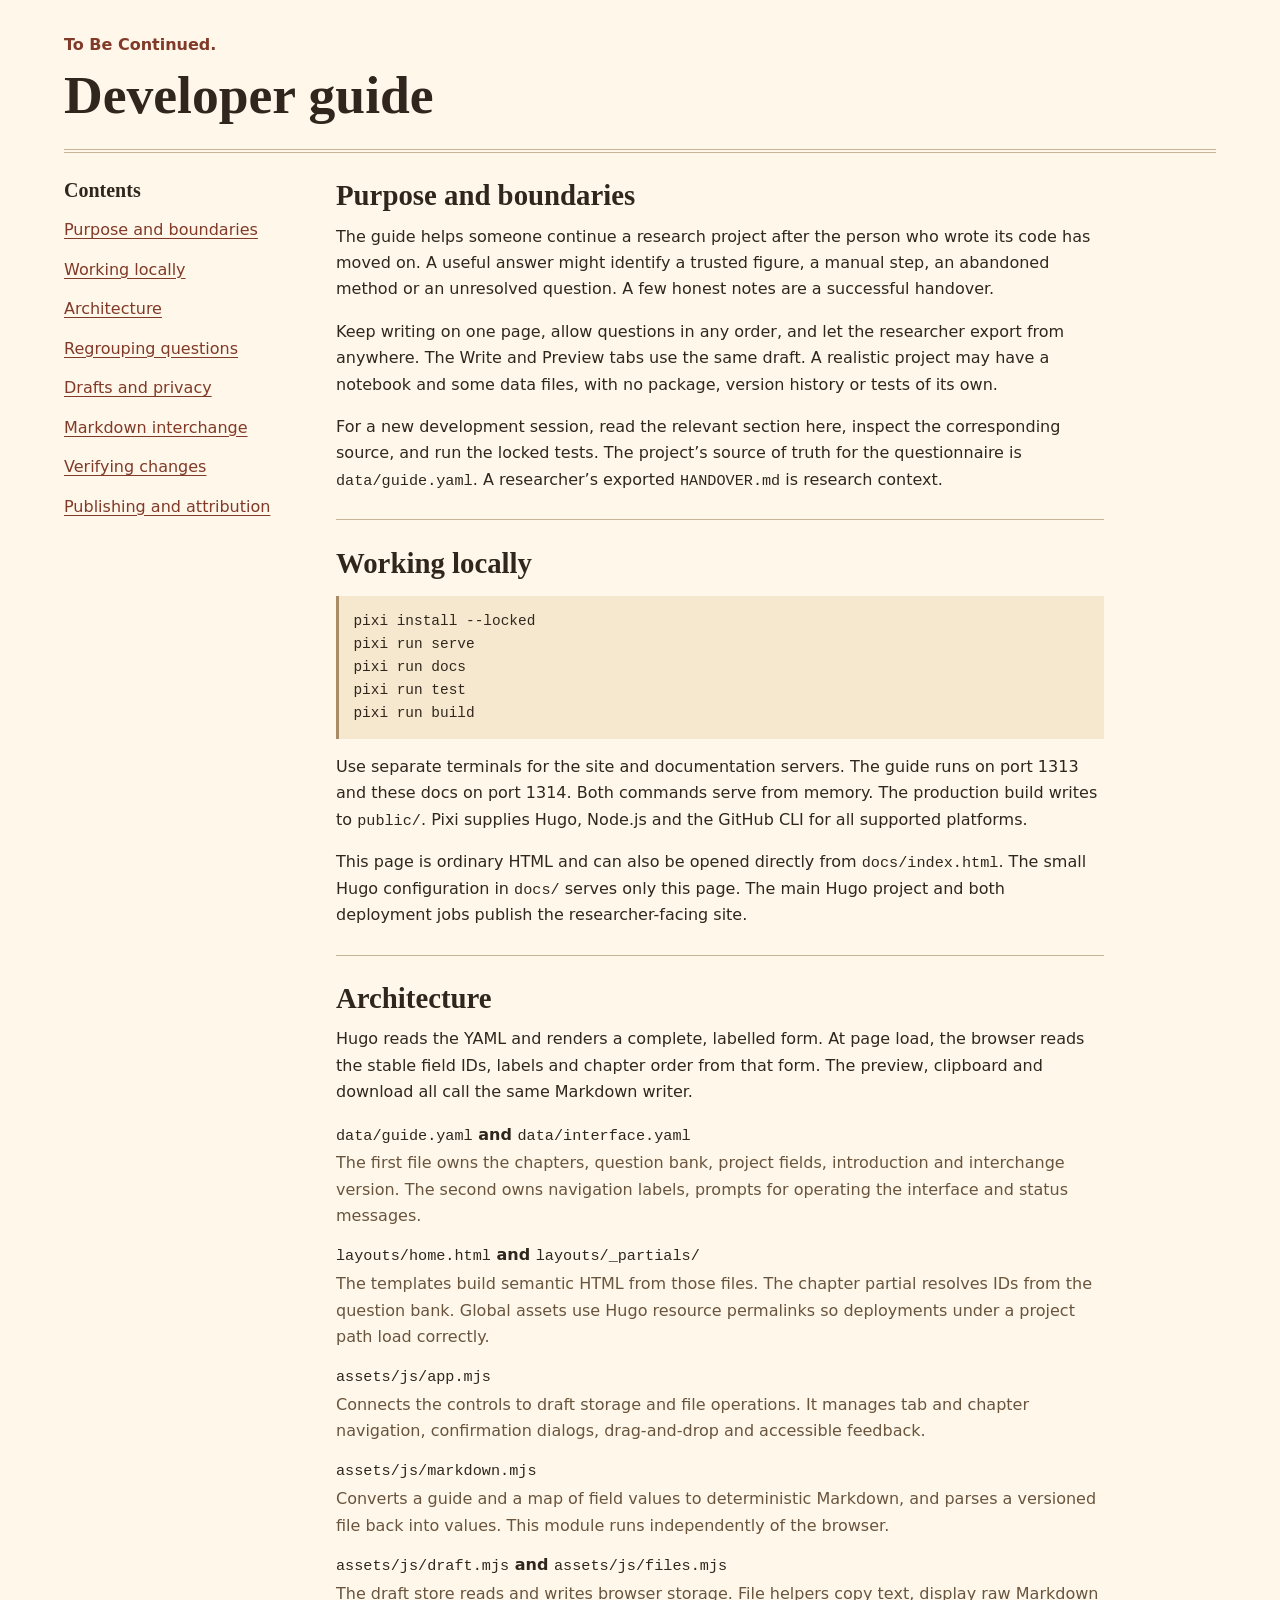
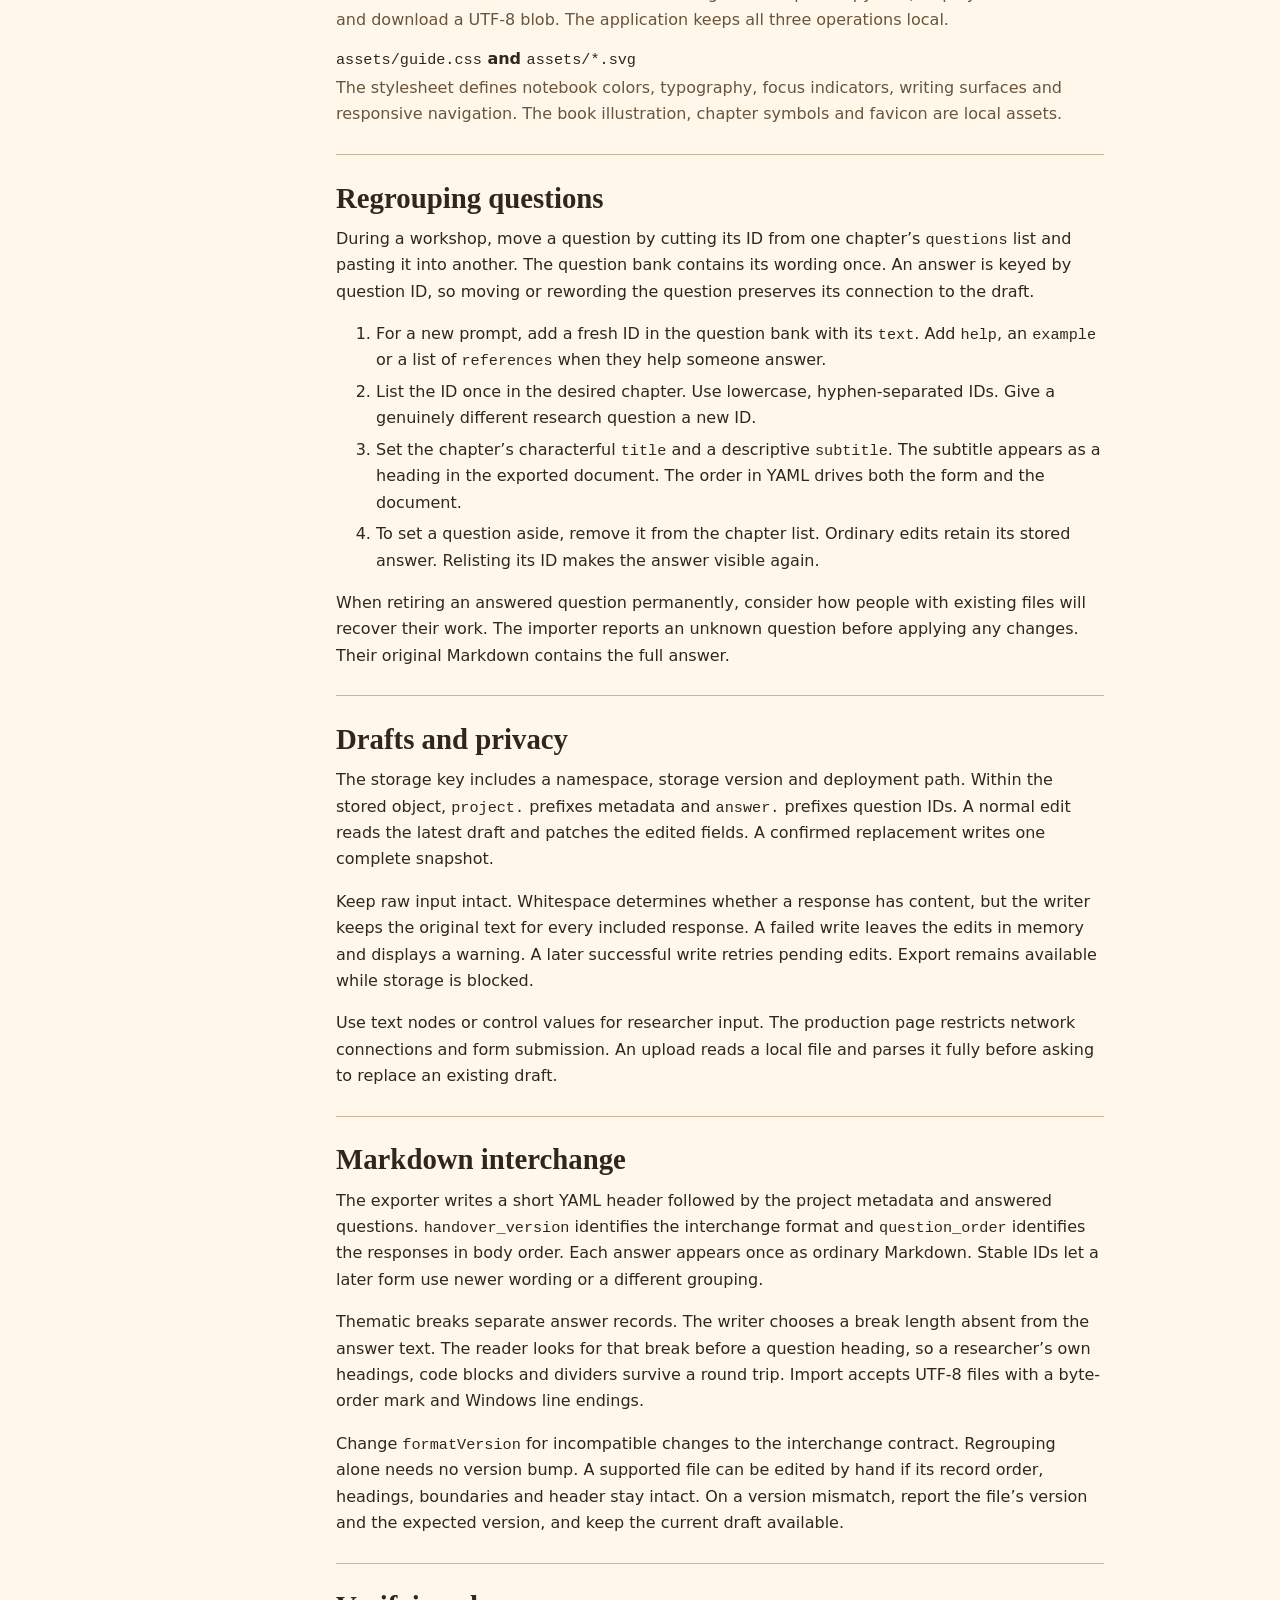
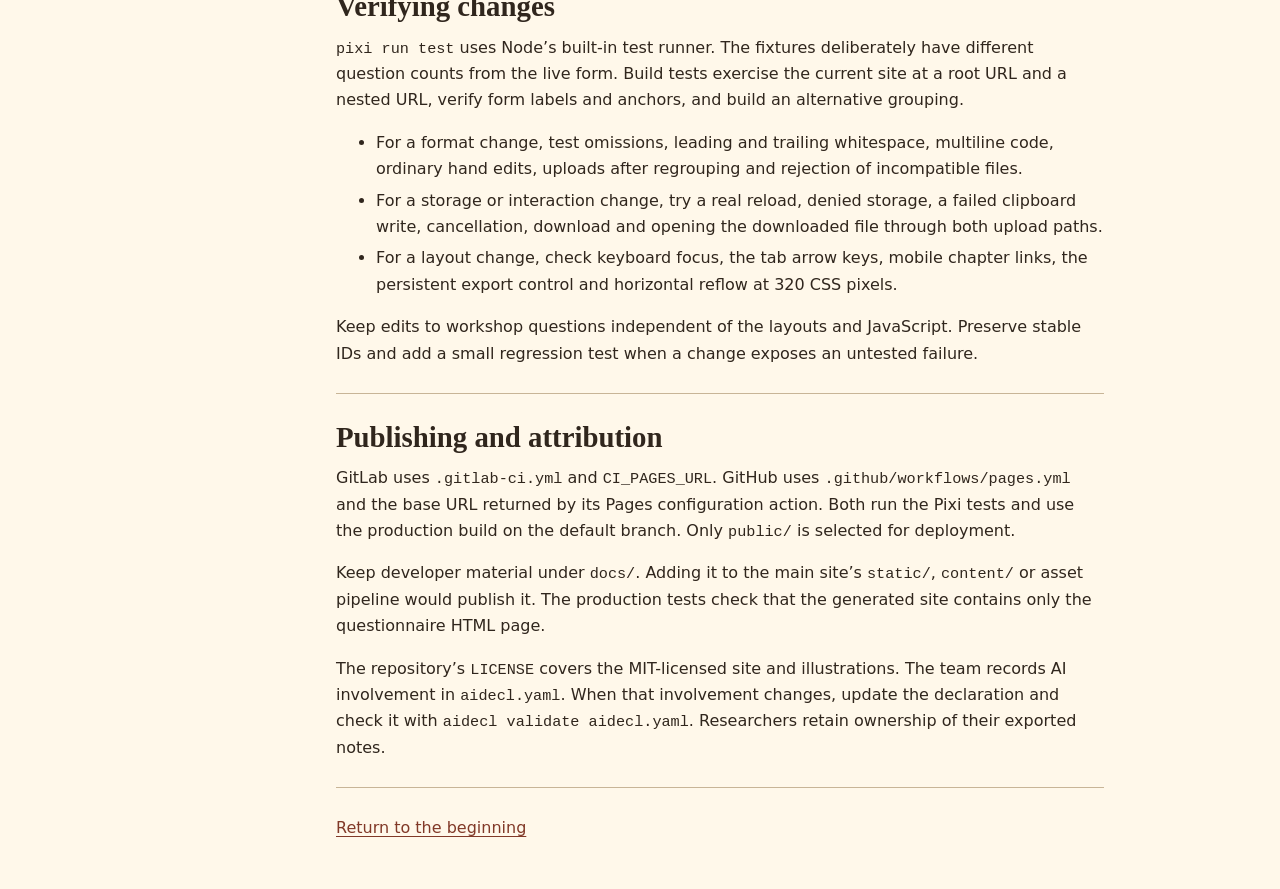
==== docs/index.html @ eead895d "Build the To Be Continued research code handover guide" ====
<!doctype html>
<html lang="en">
<head>
  <meta charset="utf-8">
  <meta name="viewport" content="width=device-width, initial-scale=1">
  <title>Developer guide · To Be Continued.</title>
  <style>
    :root { color-scheme: light; --ink: #30261d; --muted: #69543d; --line: #c8b597; --brick: #813928; }
    * { box-sizing: border-box; }
    html { scroll-padding-top: 1rem; }
    body { margin: 0; background: #fff8ea; color: var(--ink); font: 1rem/1.65 system-ui, sans-serif; }
    header, main { width: min(72rem, 92%); margin-inline: auto; }
    header { padding: 2rem 0 1.35rem; border-bottom: 4px double var(--line); }
    header p { margin: 0; color: var(--brick); font-weight: 600; }
    h1, h2, h3 { font-family: Georgia, serif; line-height: 1.18; }
    h1 { margin: .35rem 0 0; font-size: clamp(2.2rem, 5vw, 3.35rem); }
    h2 { font-size: 1.8rem; margin: 0; }
    h3 { margin-bottom: .2rem; font-size: 1.25rem; }
    main { display: grid; grid-template-columns: 13rem minmax(0, 1fr); gap: clamp(1.5rem, 5vw, 5rem); padding: 1.65rem 0 3rem; }
    article { max-width: 48rem; min-width: 0; }
    section { border-bottom: 1px solid var(--line); margin-bottom: 1.65rem; padding-bottom: .65rem; }
    nav { align-self: start; position: sticky; top: 1rem; }
    nav h2 { font-size: 1.25rem; }
    nav ul { list-style: none; padding: 0; }
    nav a { display: inline-block; padding-block: .25rem; }
    a { color: var(--brick); text-underline-offset: .2em; }
    :focus-visible { outline: 3px solid var(--brick); outline-offset: 3px; }
    p, ul, ol, dl { margin-block: .65rem 1rem; }
    li + li { margin-top: .32rem; }
    dt { margin-top: .8rem; font-weight: 650; }
    dd { margin: .15rem 0 .65rem; color: var(--muted); }
    pre { padding: .9rem; border-left: 3px solid #a98c65; background: #f5e8ce; }
    code, pre { font: .95em/1.5 ui-monospace, Consolas, monospace; white-space: pre-wrap; overflow-wrap: anywhere; }
    .skip { position: absolute; left: -200vw; }
    .skip:focus { left: .5rem; top: .5rem; background: white; }
    @media (max-width: 48rem) { main { display: block; } nav { position: static; margin-bottom: 1.4rem; } nav ul { display: flex; flex-wrap: wrap; gap: .1rem 1rem; } nav li + li { margin: 0; } }
  </style>
</head>
<body>
  <a class="skip" href="#purpose">Skip to developer guide</a>
  <header><p>To Be Continued.</p><h1>Developer guide</h1></header>
  <main>
    <nav aria-label="Contents">
      <h2>Contents</h2>
      <ul>
        <li><a href="#purpose">Purpose and boundaries</a></li>
        <li><a href="#start">Working locally</a></li>
        <li><a href="#architecture">Architecture</a></li>
        <li><a href="#questions">Regrouping questions</a></li>
        <li><a href="#drafts">Drafts and privacy</a></li>
        <li><a href="#interchange">Markdown interchange</a></li>
        <li><a href="#verification">Verifying changes</a></li>
        <li><a href="#release">Publishing and attribution</a></li>
      </ul>
    </nav>
    <article>
      <section id="purpose">
        <h2>Purpose and boundaries</h2>
        <p>The guide helps someone continue a research project after the person who wrote its code has moved on. A useful answer might identify a trusted figure, a manual step, an abandoned method or an unresolved question. A few honest notes are a successful handover.</p>
        <p>Keep writing on one page, allow questions in any order, and let the researcher export from anywhere. The Write and Preview tabs use the same draft. A realistic project may have a notebook and some data files, with no package, version history or tests of its own.</p>
        <p>For a new development session, read the relevant section here, inspect the corresponding source, and run the locked tests. The project’s source of truth for the questionnaire is <code>data/guide.yaml</code>. A researcher’s exported <code>HANDOVER.md</code> is research context.</p>
      </section>
      <section id="start">
        <h2>Working locally</h2>
        <pre><code>pixi install --locked
pixi run serve
pixi run docs
pixi run test
pixi run build</code></pre>
        <p>Use separate terminals for the site and documentation servers. The guide runs on port 1313 and these docs on port 1314. Both commands serve from memory. The production build writes to <code>public/</code>. Pixi supplies Hugo, Node.js and the GitHub CLI for all supported platforms.</p>
        <p>This page is ordinary HTML and can also be opened directly from <code>docs/index.html</code>. The small Hugo configuration in <code>docs/</code> serves only this page. The main Hugo project and both deployment jobs publish the researcher-facing site.</p>
      </section>
      <section id="architecture">
        <h2>Architecture</h2>
        <p>Hugo reads the YAML and renders a complete, labelled form. At page load, the browser reads the stable field IDs, labels and chapter order from that form. The preview, clipboard and download all call the same Markdown writer.</p>
        <dl>
          <dt><code>data/guide.yaml</code> and <code>data/interface.yaml</code></dt>
          <dd>The first file owns the chapters, question bank, project fields, introduction and interchange version. The second owns navigation labels, prompts for operating the interface and status messages.</dd>
          <dt><code>layouts/home.html</code> and <code>layouts/_partials/</code></dt>
          <dd>The templates build semantic HTML from those files. The chapter partial resolves IDs from the question bank. Global assets use Hugo resource permalinks so deployments under a project path load correctly.</dd>
          <dt><code>assets/js/app.mjs</code></dt>
          <dd>Connects the controls to draft storage and file operations. It manages tab and chapter navigation, confirmation dialogs, drag-and-drop and accessible feedback.</dd>
          <dt><code>assets/js/markdown.mjs</code></dt>
          <dd>Converts a guide and a map of field values to deterministic Markdown, and parses a versioned file back into values. This module runs independently of the browser.</dd>
          <dt><code>assets/js/draft.mjs</code> and <code>assets/js/files.mjs</code></dt>
          <dd>The draft store reads and writes browser storage. File helpers copy text, display raw Markdown and download a UTF-8 blob. The application keeps all three operations local.</dd>
          <dt><code>assets/guide.css</code> and <code>assets/*.svg</code></dt>
          <dd>The stylesheet defines notebook colors, typography, focus indicators, writing surfaces and responsive navigation. The book illustration, chapter symbols and favicon are local assets.</dd>
        </dl>
      </section>
      <section id="questions">
        <h2>Regrouping questions</h2>
        <p>During a workshop, move a question by cutting its ID from one chapter’s <code>questions</code> list and pasting it into another. The question bank contains its wording once. An answer is keyed by question ID, so moving or rewording the question preserves its connection to the draft.</p>
        <ol>
          <li>For a new prompt, add a fresh ID in the question bank with its <code>text</code>. Add <code>help</code>, an <code>example</code> or a list of <code>references</code> when they help someone answer.</li>
          <li>List the ID once in the desired chapter. Use lowercase, hyphen-separated IDs. Give a genuinely different research question a new ID.</li>
          <li>Set the chapter’s characterful <code>title</code> and a descriptive <code>subtitle</code>. The subtitle appears as a heading in the exported document. The order in YAML drives both the form and the document.</li>
          <li>To set a question aside, remove it from the chapter list. Ordinary edits retain its stored answer. Relisting its ID makes the answer visible again.</li>
        </ol>
        <p>When retiring an answered question permanently, consider how people with existing files will recover their work. The importer reports an unknown question before applying any changes. Their original Markdown contains the full answer.</p>
      </section>
      <section id="drafts">
        <h2>Drafts and privacy</h2>
        <p>The storage key includes a namespace, storage version and deployment path. Within the stored object, <code>project.</code> prefixes metadata and <code>answer.</code> prefixes question IDs. A normal edit reads the latest draft and patches the edited fields. A confirmed replacement writes one complete snapshot.</p>
        <p>Keep raw input intact. Whitespace determines whether a response has content, but the writer keeps the original text for every included response. A failed write leaves the edits in memory and displays a warning. A later successful write retries pending edits. Export remains available while storage is blocked.</p>
        <p>Use text nodes or control values for researcher input. The production page restricts network connections and form submission. An upload reads a local file and parses it fully before asking to replace an existing draft.</p>
      </section>
      <section id="interchange">
        <h2>Markdown interchange</h2>
        <p>The exporter writes a short YAML header followed by the project metadata and answered questions. <code>handover_version</code> identifies the interchange format and <code>question_order</code> identifies the responses in body order. Each answer appears once as ordinary Markdown. Stable IDs let a later form use newer wording or a different grouping.</p>
        <p>Thematic breaks separate answer records. The writer chooses a break length absent from the answer text. The reader looks for that break before a question heading, so a researcher’s own headings, code blocks and dividers survive a round trip. Import accepts UTF-8 files with a byte-order mark and Windows line endings.</p>
        <p>Change <code>formatVersion</code> for incompatible changes to the interchange contract. Regrouping alone needs no version bump. A supported file can be edited by hand if its record order, headings, boundaries and header stay intact. On a version mismatch, report the file’s version and the expected version, and keep the current draft available.</p>
      </section>
      <section id="verification">
        <h2>Verifying changes</h2>
        <p><code>pixi run test</code> uses Node’s built-in test runner. The fixtures deliberately have different question counts from the live form. Build tests exercise the current site at a root URL and a nested URL, verify form labels and anchors, and build an alternative grouping.</p>
        <ul>
          <li>For a format change, test omissions, leading and trailing whitespace, multiline code, ordinary hand edits, uploads after regrouping and rejection of incompatible files.</li>
          <li>For a storage or interaction change, try a real reload, denied storage, a failed clipboard write, cancellation, download and opening the downloaded file through both upload paths.</li>
          <li>For a layout change, check keyboard focus, the tab arrow keys, mobile chapter links, the persistent export control and horizontal reflow at 320 CSS pixels.</li>
        </ul>
        <p>Keep edits to workshop questions independent of the layouts and JavaScript. Preserve stable IDs and add a small regression test when a change exposes an untested failure.</p>
      </section>
      <section id="release">
        <h2>Publishing and attribution</h2>
        <p>GitLab uses <code>.gitlab-ci.yml</code> and <code>CI_PAGES_URL</code>. GitHub uses <code>.github/workflows/pages.yml</code> and the base URL returned by its Pages configuration action. Both run the Pixi tests and use the production build on the default branch. Only <code>public/</code> is selected for deployment.</p>
        <p>Keep developer material under <code>docs/</code>. Adding it to the main site’s <code>static/</code>, <code>content/</code> or asset pipeline would publish it. The production tests check that the generated site contains only the questionnaire HTML page.</p>
        <p>The repository’s <code>LICENSE</code> covers the MIT-licensed site and illustrations. The team records AI involvement in <code>aidecl.yaml</code>. When that involvement changes, update the declaration and check it with <code>aidecl validate aidecl.yaml</code>. Researchers retain ownership of their exported notes.</p>
      </section>
      <a href="#purpose">Return to the beginning</a>
    </article>
  </main>
</body>
</html>
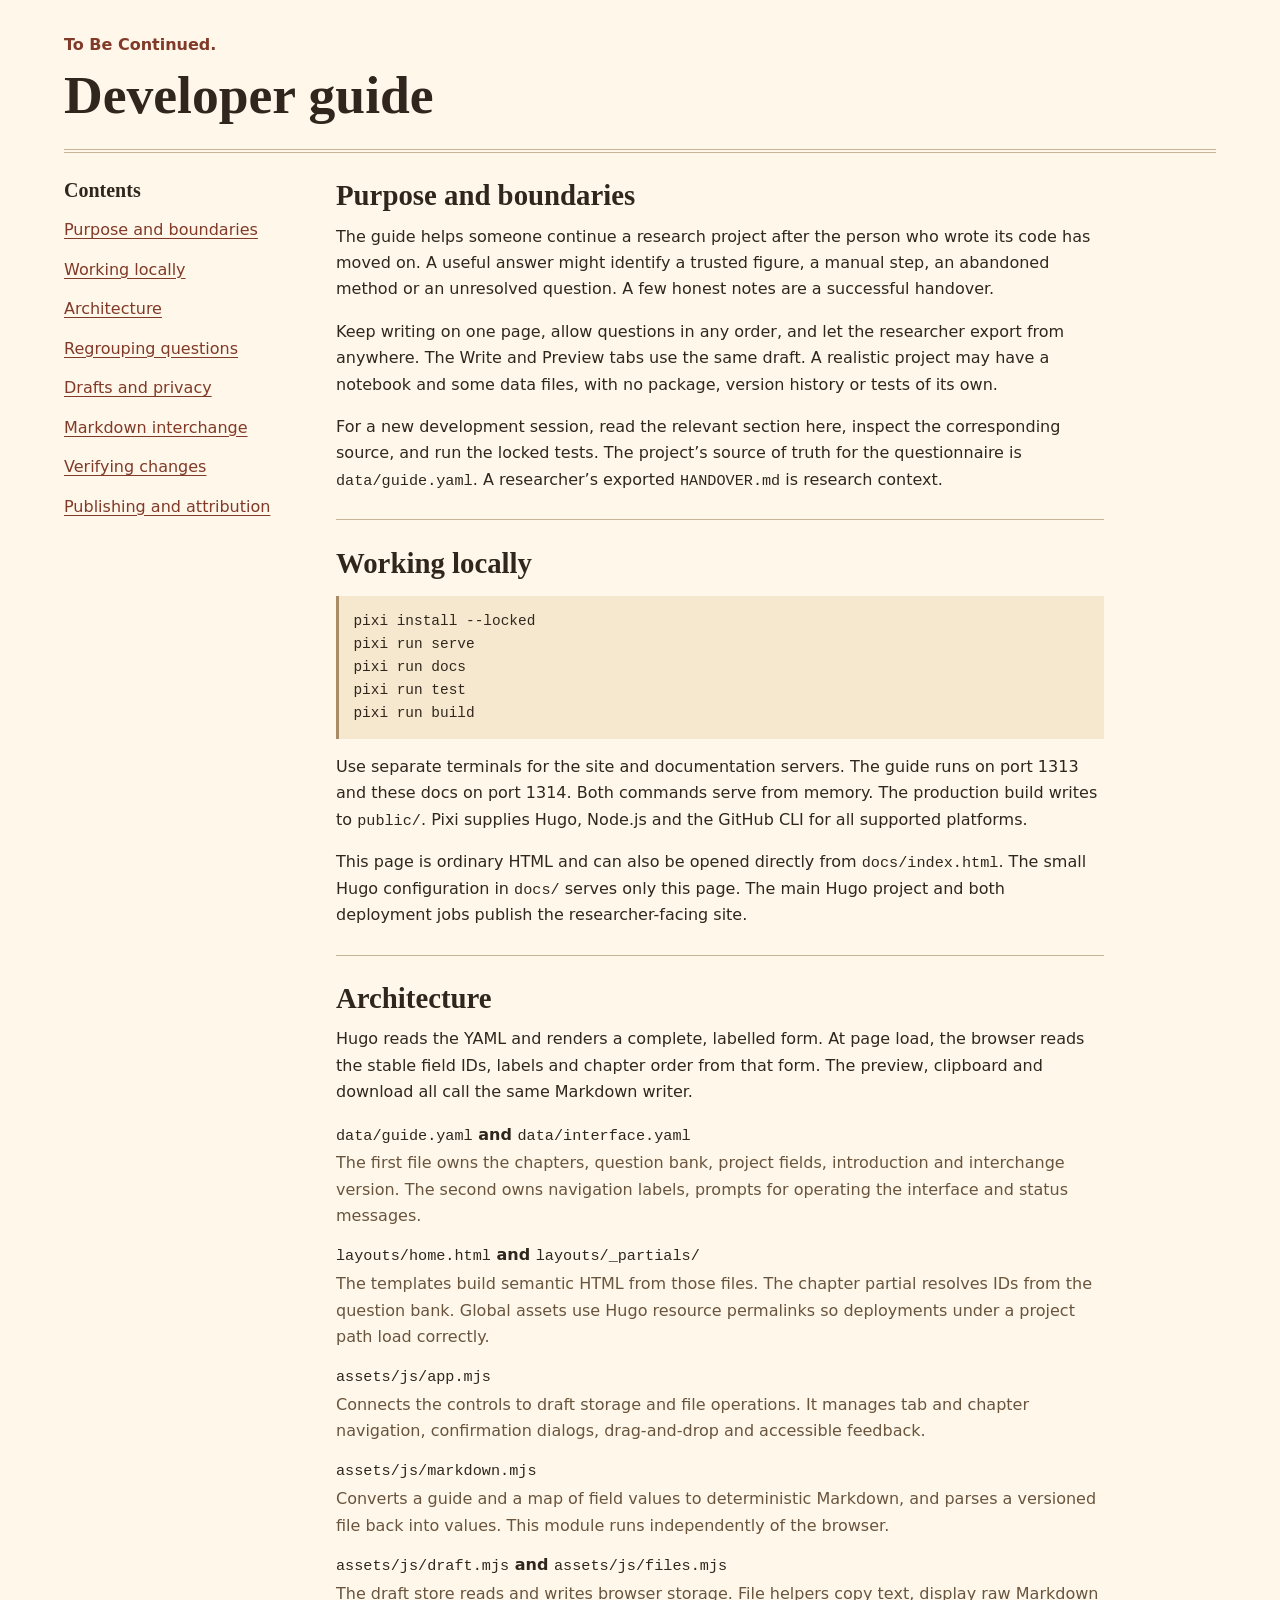
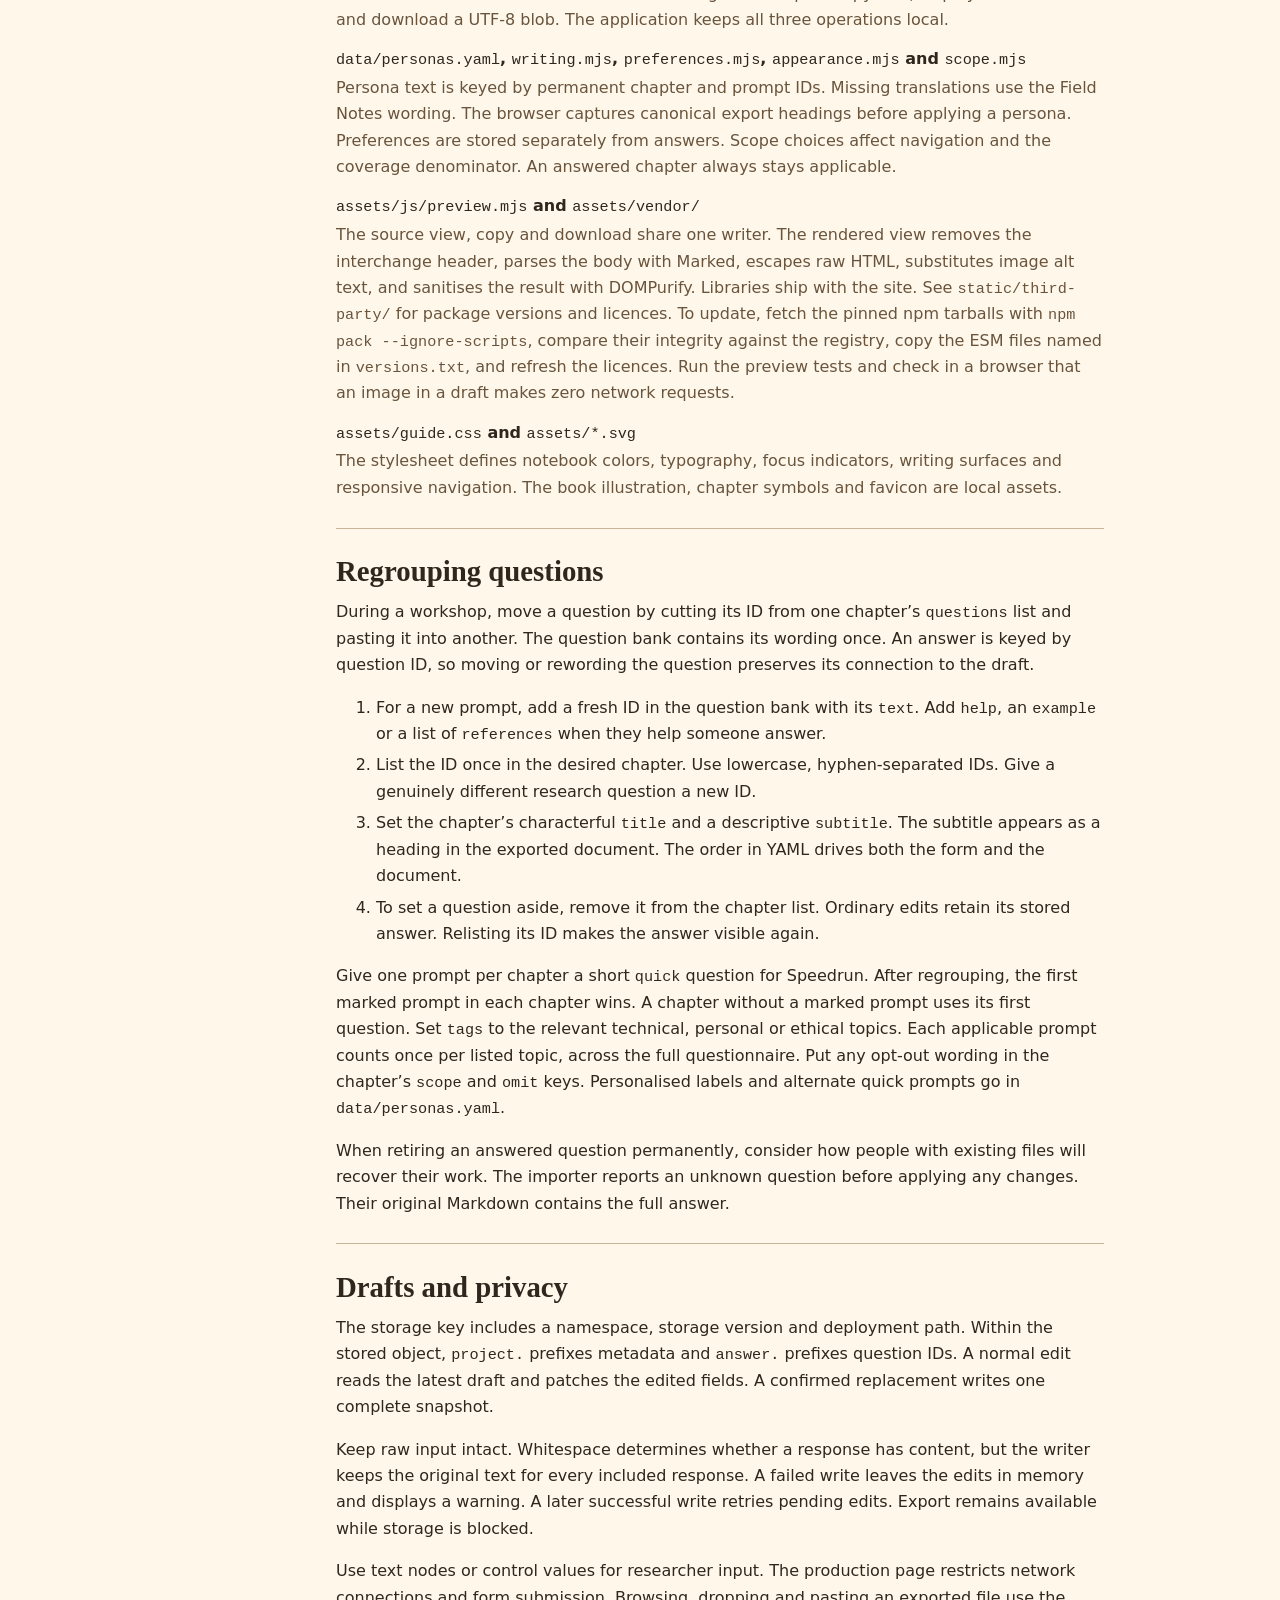
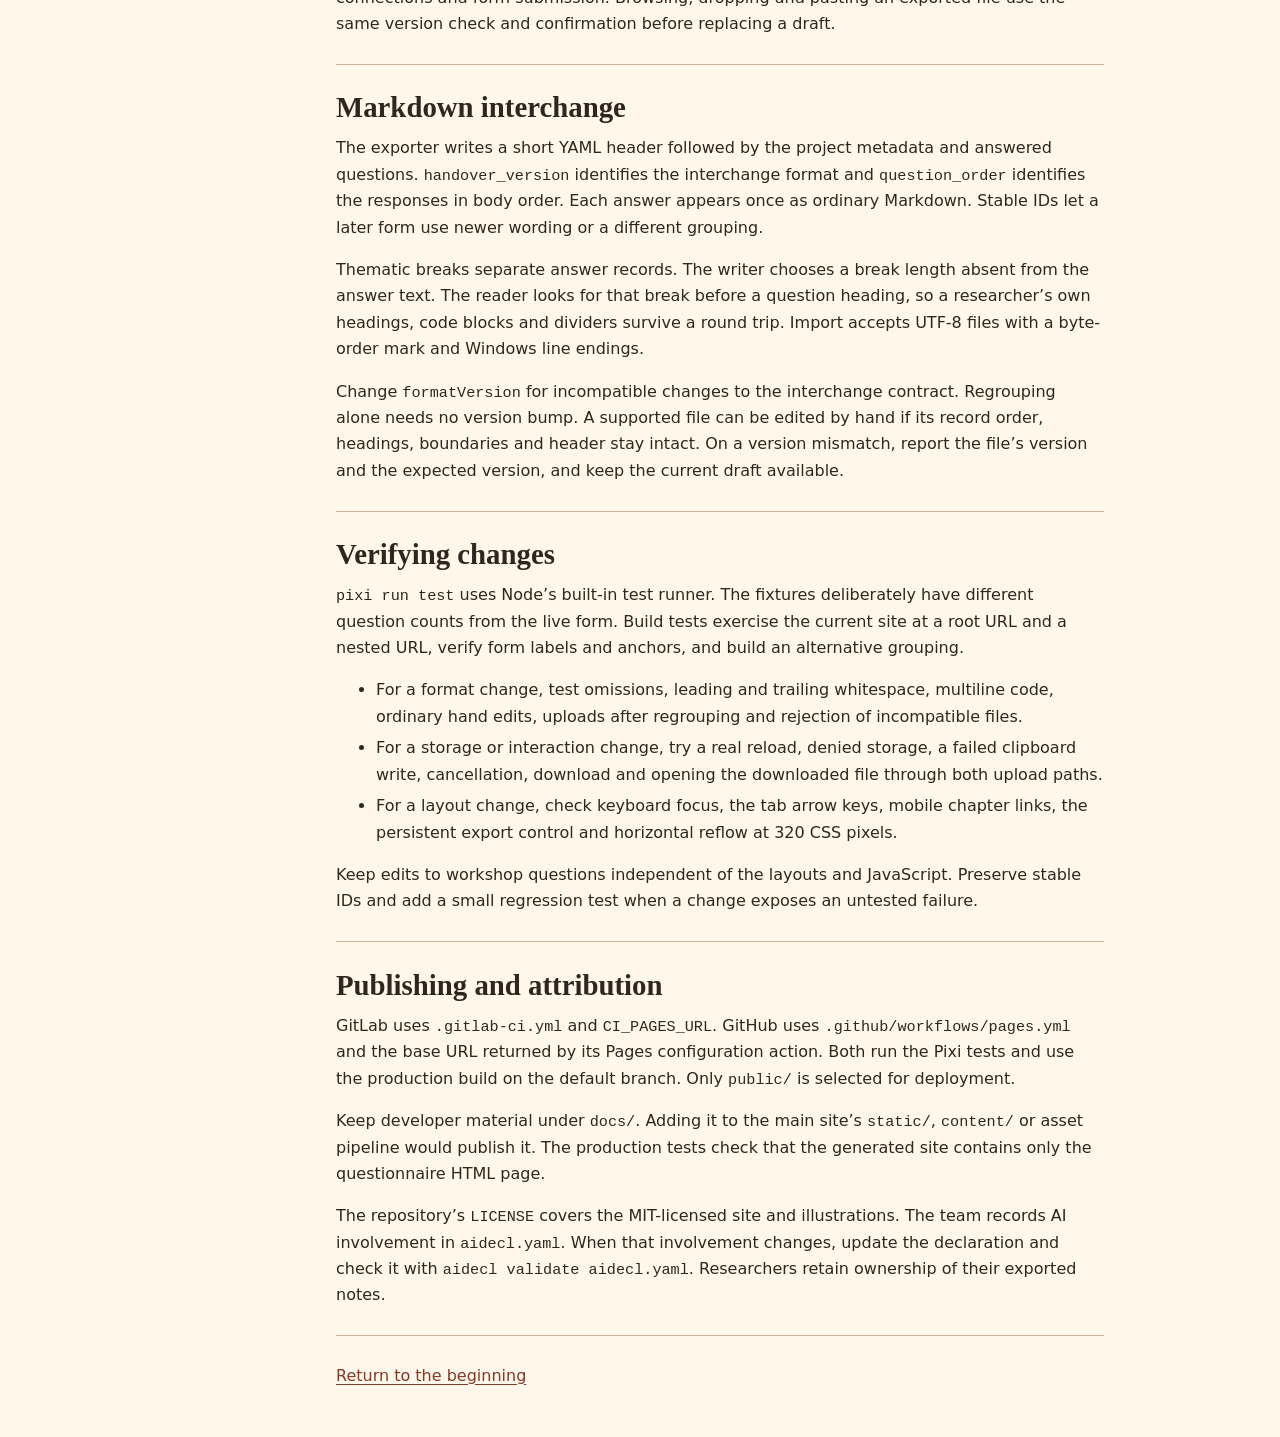
==== commit bd03ed2d: "Give the guide three illustrated writing personas" ====
--- a/docs/index.html
+++ b/docs/index.html
@@ -84,6 +84,8 @@
           <dd>Converts a guide and a map of field values to deterministic Markdown, and parses a versioned file back into values. This module runs independently of the browser.</dd>
           <dt><code>assets/js/draft.mjs</code> and <code>assets/js/files.mjs</code></dt>
           <dd>The draft store reads and writes browser storage. File helpers copy text, display raw Markdown and download a UTF-8 blob. The application keeps all three operations local.</dd>
+          <dt><code>data/personas.yaml</code>, <code>writing.mjs</code>, <code>preferences.mjs</code>, <code>appearance.mjs</code> and <code>scope.mjs</code></dt><dd>Persona text is keyed by permanent chapter and prompt IDs. Missing translations use the Field Notes wording. The browser captures canonical export headings before applying a persona. Preferences are stored separately from answers. Scope choices affect navigation and the coverage denominator. An answered chapter always stays applicable.</dd>
+          <dt><code>assets/js/preview.mjs</code> and <code>assets/vendor/</code></dt><dd>The source view, copy and download share one writer. The rendered view removes the interchange header, parses the body with Marked, escapes raw HTML, substitutes image alt text, and sanitises the result with DOMPurify. Libraries ship with the site. See <code>static/third-party/</code> for package versions and licences. To update, fetch the pinned npm tarballs with <code>npm pack --ignore-scripts</code>, compare their integrity against the registry, copy the ESM files named in <code>versions.txt</code>, and refresh the licences. Run the preview tests and check in a browser that an image in a draft makes zero network requests.</dd>
           <dt><code>assets/guide.css</code> and <code>assets/*.svg</code></dt>
           <dd>The stylesheet defines notebook colors, typography, focus indicators, writing surfaces and responsive navigation. The book illustration, chapter symbols and favicon are local assets.</dd>
         </dl>
@@ -97,13 +99,14 @@
           <li>Set the chapter’s characterful <code>title</code> and a descriptive <code>subtitle</code>. The subtitle appears as a heading in the exported document. The order in YAML drives both the form and the document.</li>
           <li>To set a question aside, remove it from the chapter list. Ordinary edits retain its stored answer. Relisting its ID makes the answer visible again.</li>
         </ol>
+        <p>Give one prompt per chapter a short <code>quick</code> question for Speedrun. After regrouping, the first marked prompt in each chapter wins. A chapter without a marked prompt uses its first question. Set <code>tags</code> to the relevant technical, personal or ethical topics. Each applicable prompt counts once per listed topic, across the full questionnaire. Put any opt-out wording in the chapter’s <code>scope</code> and <code>omit</code> keys. Personalised labels and alternate quick prompts go in <code>data/personas.yaml</code>.</p>
         <p>When retiring an answered question permanently, consider how people with existing files will recover their work. The importer reports an unknown question before applying any changes. Their original Markdown contains the full answer.</p>
       </section>
       <section id="drafts">
         <h2>Drafts and privacy</h2>
         <p>The storage key includes a namespace, storage version and deployment path. Within the stored object, <code>project.</code> prefixes metadata and <code>answer.</code> prefixes question IDs. A normal edit reads the latest draft and patches the edited fields. A confirmed replacement writes one complete snapshot.</p>
         <p>Keep raw input intact. Whitespace determines whether a response has content, but the writer keeps the original text for every included response. A failed write leaves the edits in memory and displays a warning. A later successful write retries pending edits. Export remains available while storage is blocked.</p>
-        <p>Use text nodes or control values for researcher input. The production page restricts network connections and form submission. An upload reads a local file and parses it fully before asking to replace an existing draft.</p>
+        <p>Use text nodes or control values for researcher input. The production page restricts network connections and form submission. Browsing, dropping and pasting an exported file use the same version check and confirmation before replacing a draft.</p>
       </section>
       <section id="interchange">
         <h2>Markdown interchange</h2>
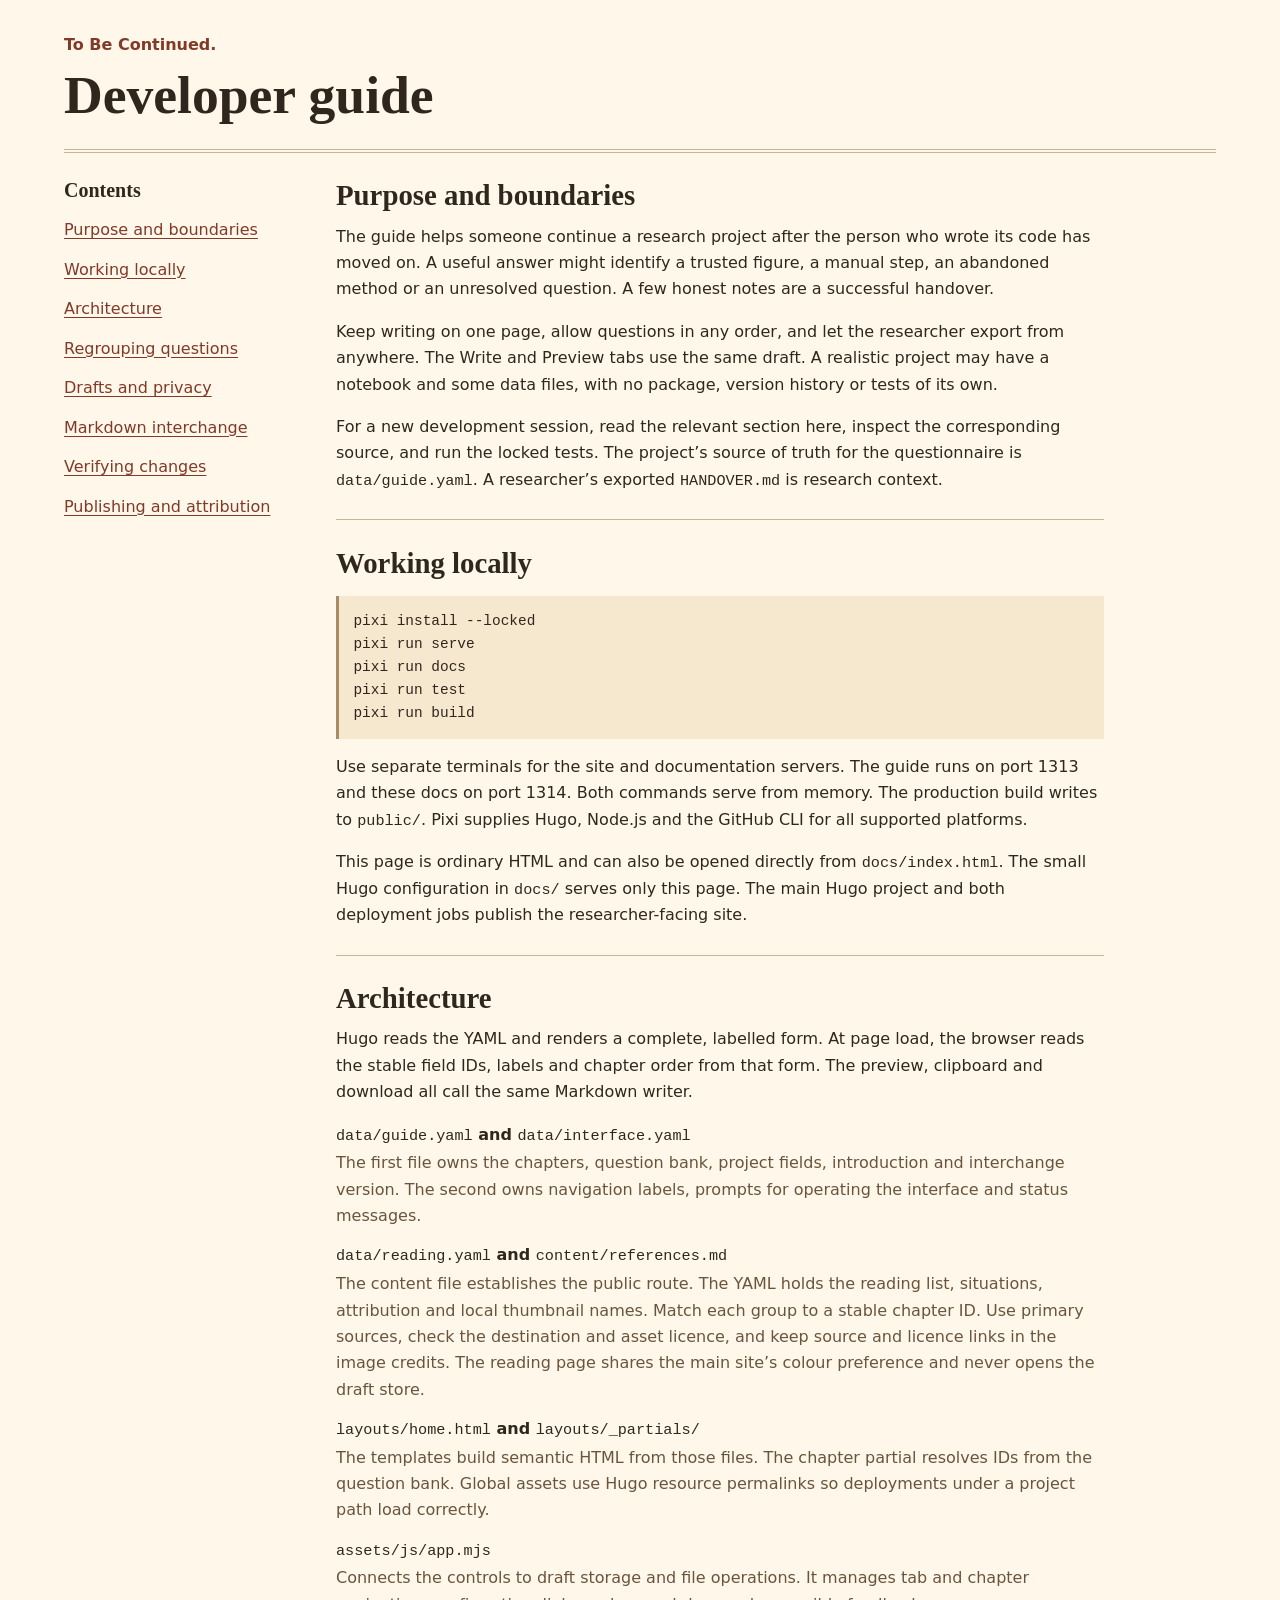
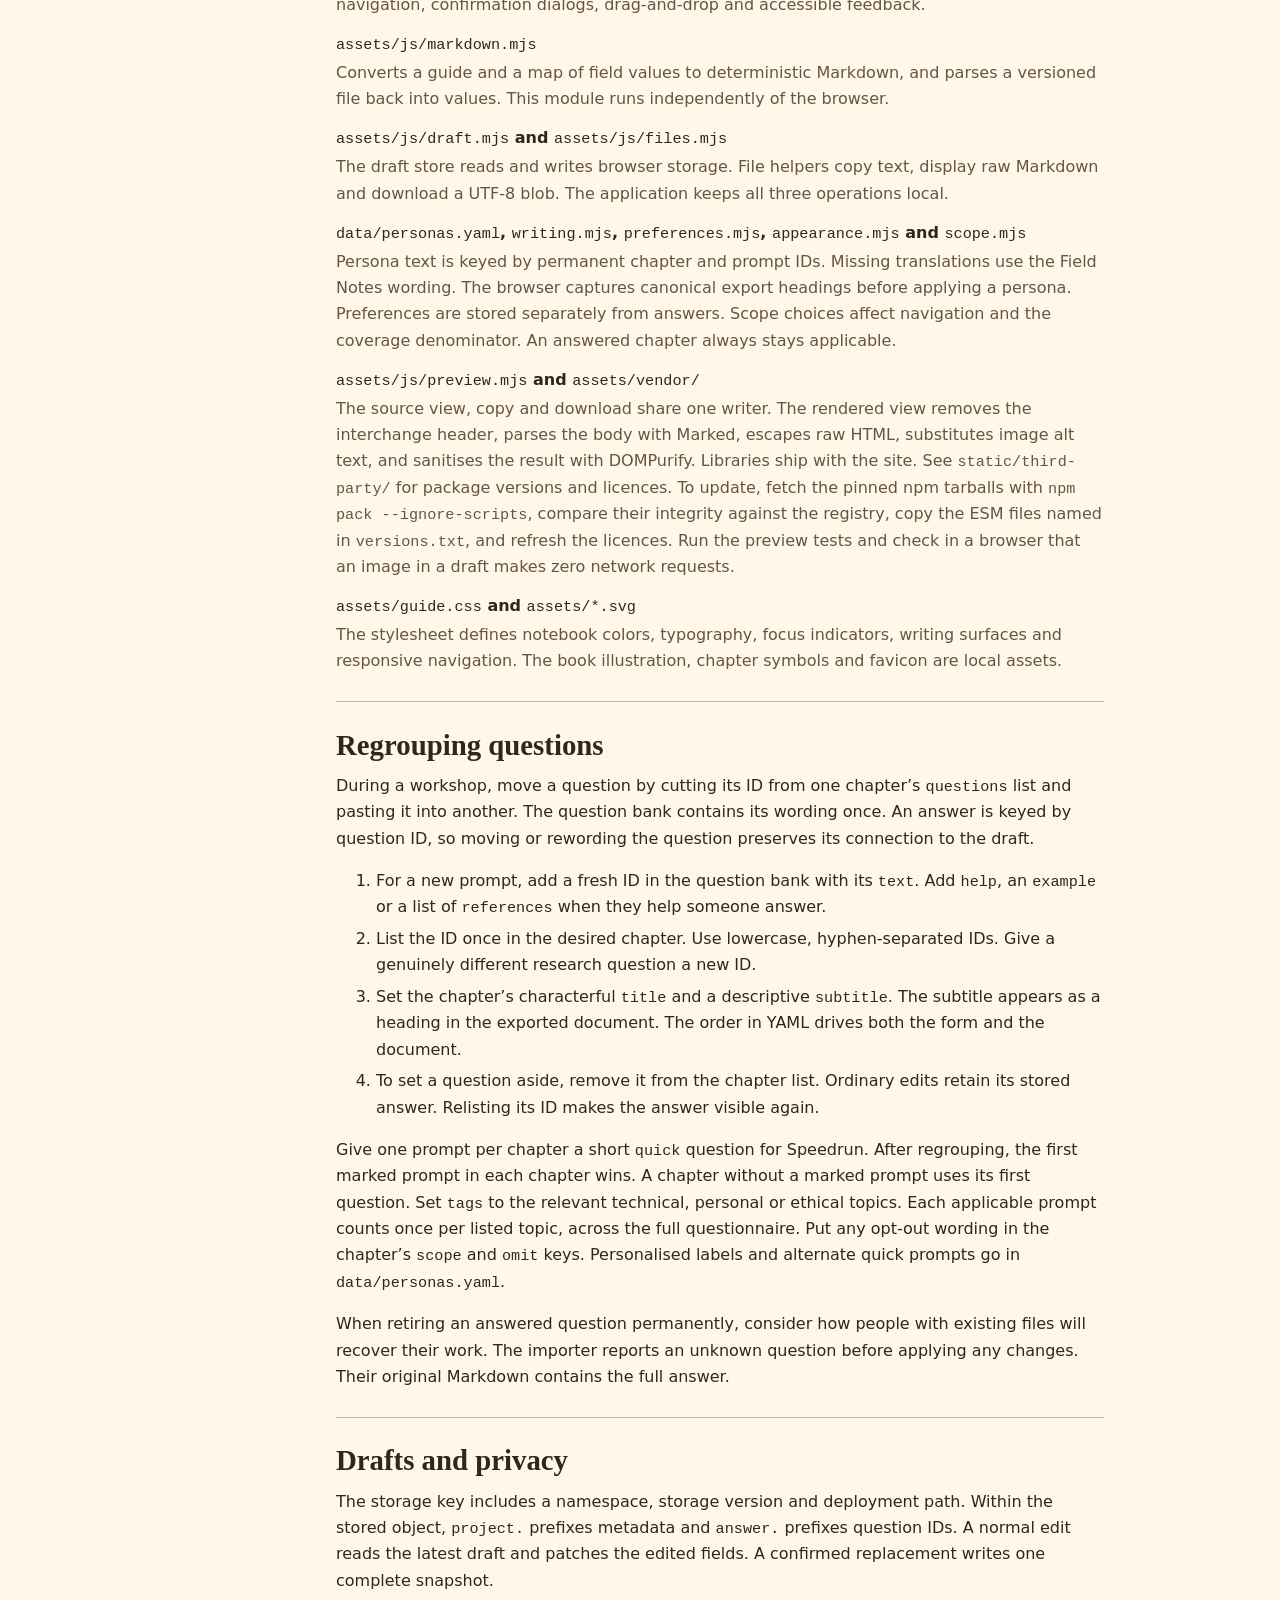
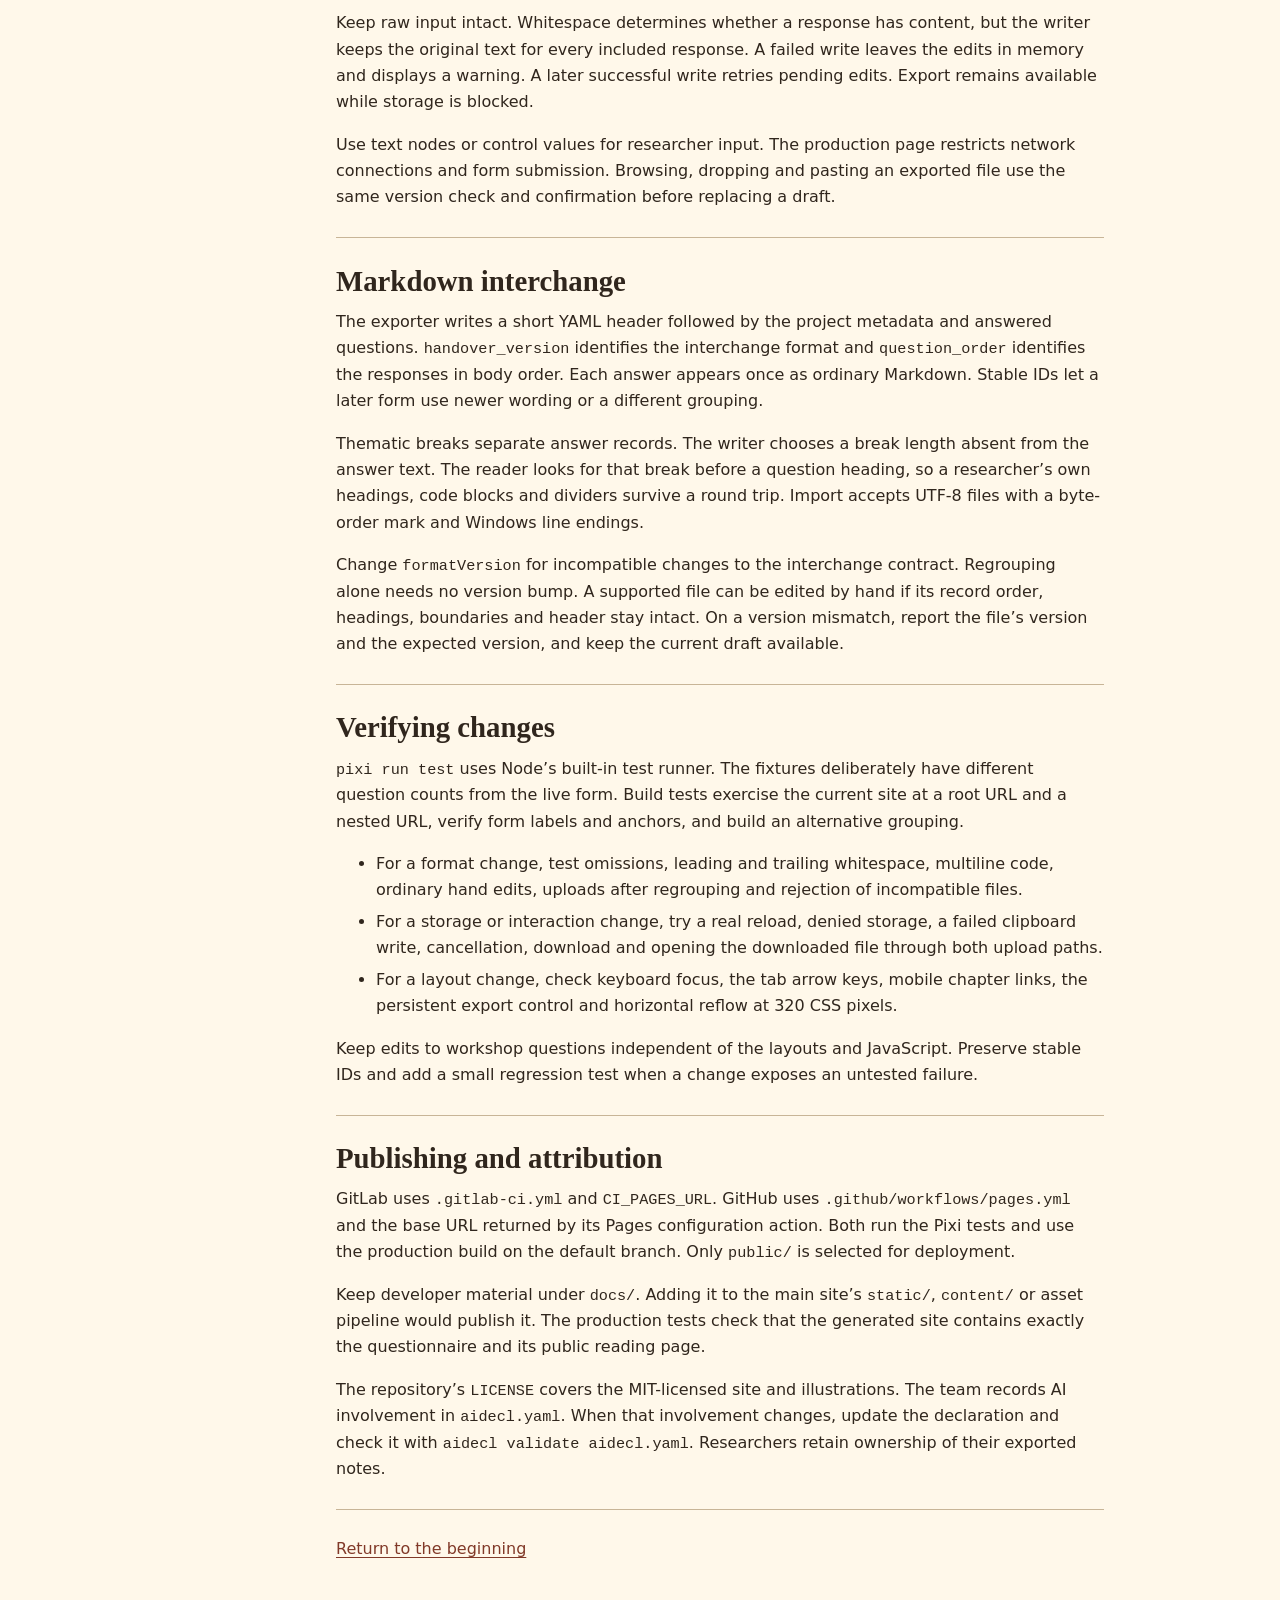
==== commit f9c11c6b: "Publish a chapter-linked reading list with credited local illustrations" ====
--- a/docs/index.html
+++ b/docs/index.html
@@ -76,6 +76,7 @@
         <dl>
           <dt><code>data/guide.yaml</code> and <code>data/interface.yaml</code></dt>
           <dd>The first file owns the chapters, question bank, project fields, introduction and interchange version. The second owns navigation labels, prompts for operating the interface and status messages.</dd>
+          <dt><code>data/reading.yaml</code> and <code>content/references.md</code></dt><dd>The content file establishes the public route. The YAML holds the reading list, situations, attribution and local thumbnail names. Match each group to a stable chapter ID. Use primary sources, check the destination and asset licence, and keep source and licence links in the image credits. The reading page shares the main site’s colour preference and never opens the draft store.</dd>
           <dt><code>layouts/home.html</code> and <code>layouts/_partials/</code></dt>
           <dd>The templates build semantic HTML from those files. The chapter partial resolves IDs from the question bank. Global assets use Hugo resource permalinks so deployments under a project path load correctly.</dd>
           <dt><code>assets/js/app.mjs</code></dt>
@@ -127,7 +128,7 @@
       <section id="release">
         <h2>Publishing and attribution</h2>
         <p>GitLab uses <code>.gitlab-ci.yml</code> and <code>CI_PAGES_URL</code>. GitHub uses <code>.github/workflows/pages.yml</code> and the base URL returned by its Pages configuration action. Both run the Pixi tests and use the production build on the default branch. Only <code>public/</code> is selected for deployment.</p>
-        <p>Keep developer material under <code>docs/</code>. Adding it to the main site’s <code>static/</code>, <code>content/</code> or asset pipeline would publish it. The production tests check that the generated site contains only the questionnaire HTML page.</p>
+        <p>Keep developer material under <code>docs/</code>. Adding it to the main site’s <code>static/</code>, <code>content/</code> or asset pipeline would publish it. The production tests check that the generated site contains exactly the questionnaire and its public reading page.</p>
         <p>The repository’s <code>LICENSE</code> covers the MIT-licensed site and illustrations. The team records AI involvement in <code>aidecl.yaml</code>. When that involvement changes, update the declaration and check it with <code>aidecl validate aidecl.yaml</code>. Researchers retain ownership of their exported notes.</p>
       </section>
       <a href="#purpose">Return to the beginning</a>
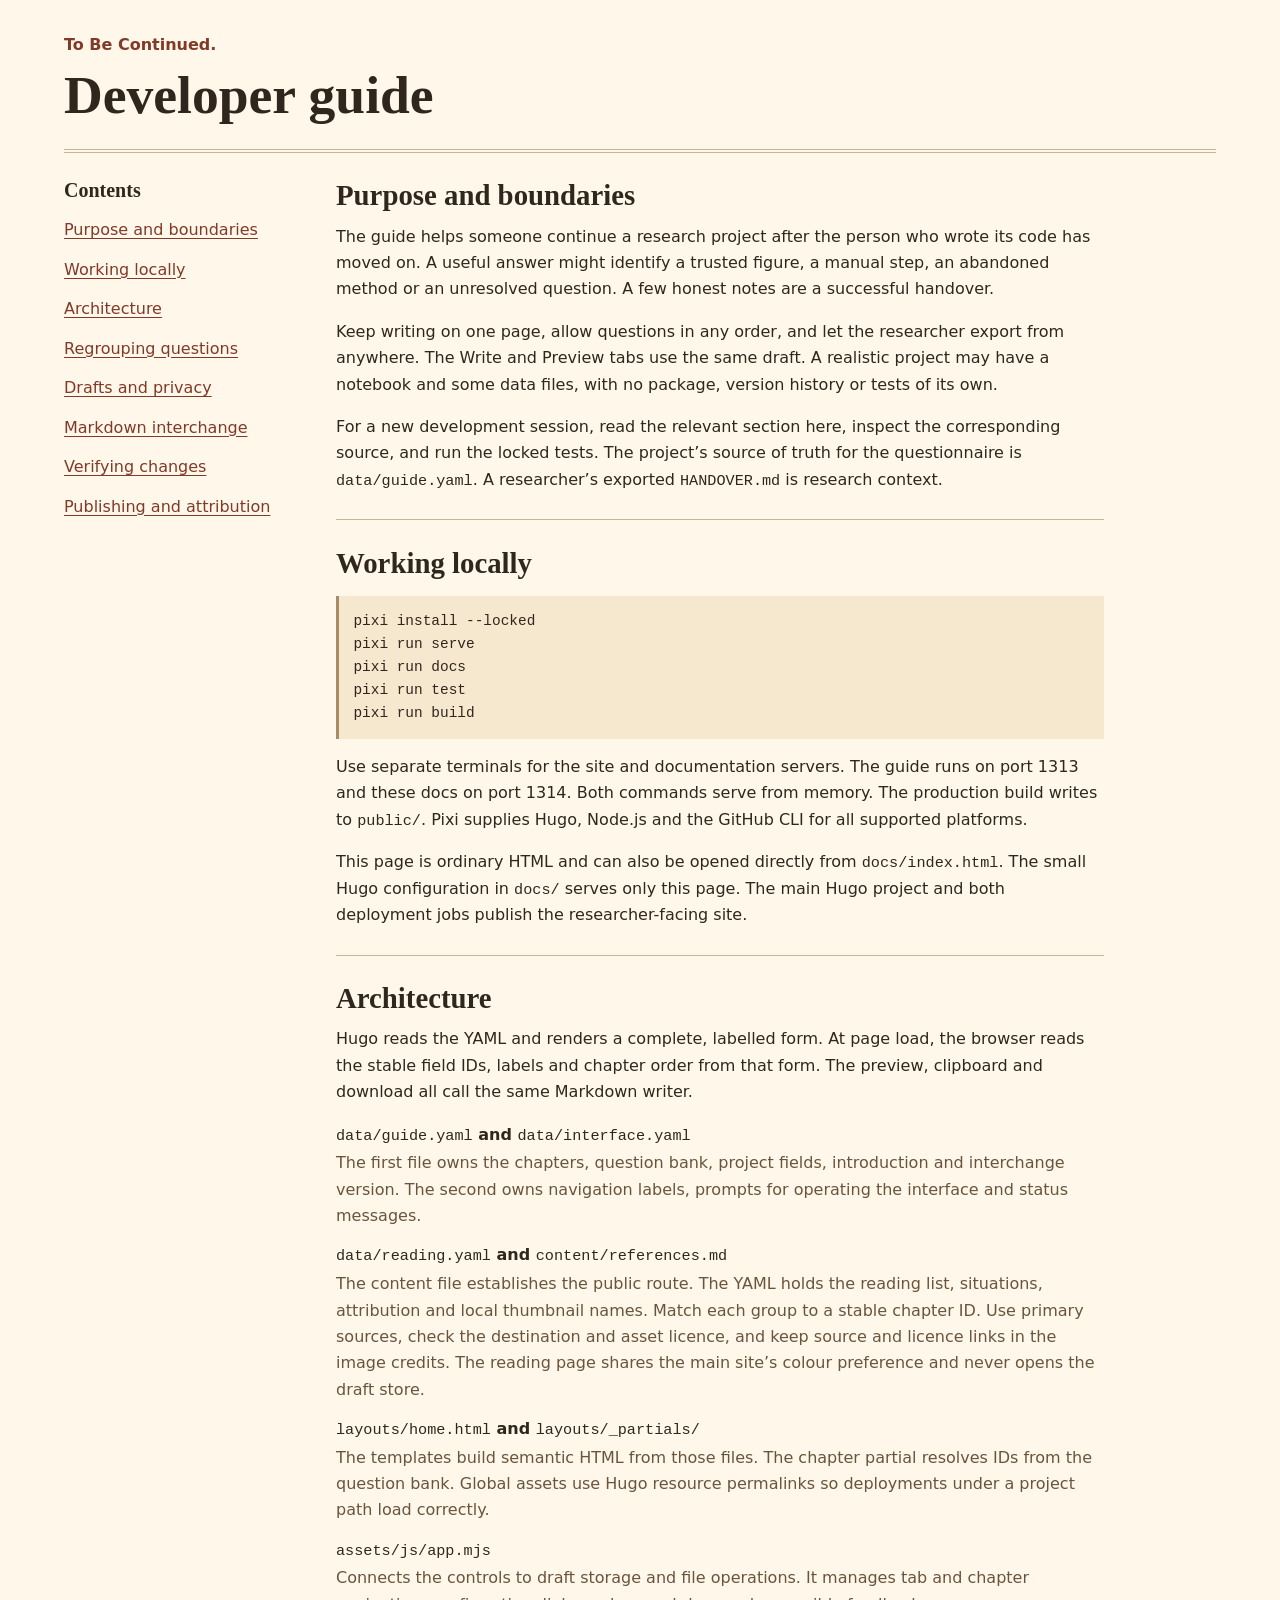
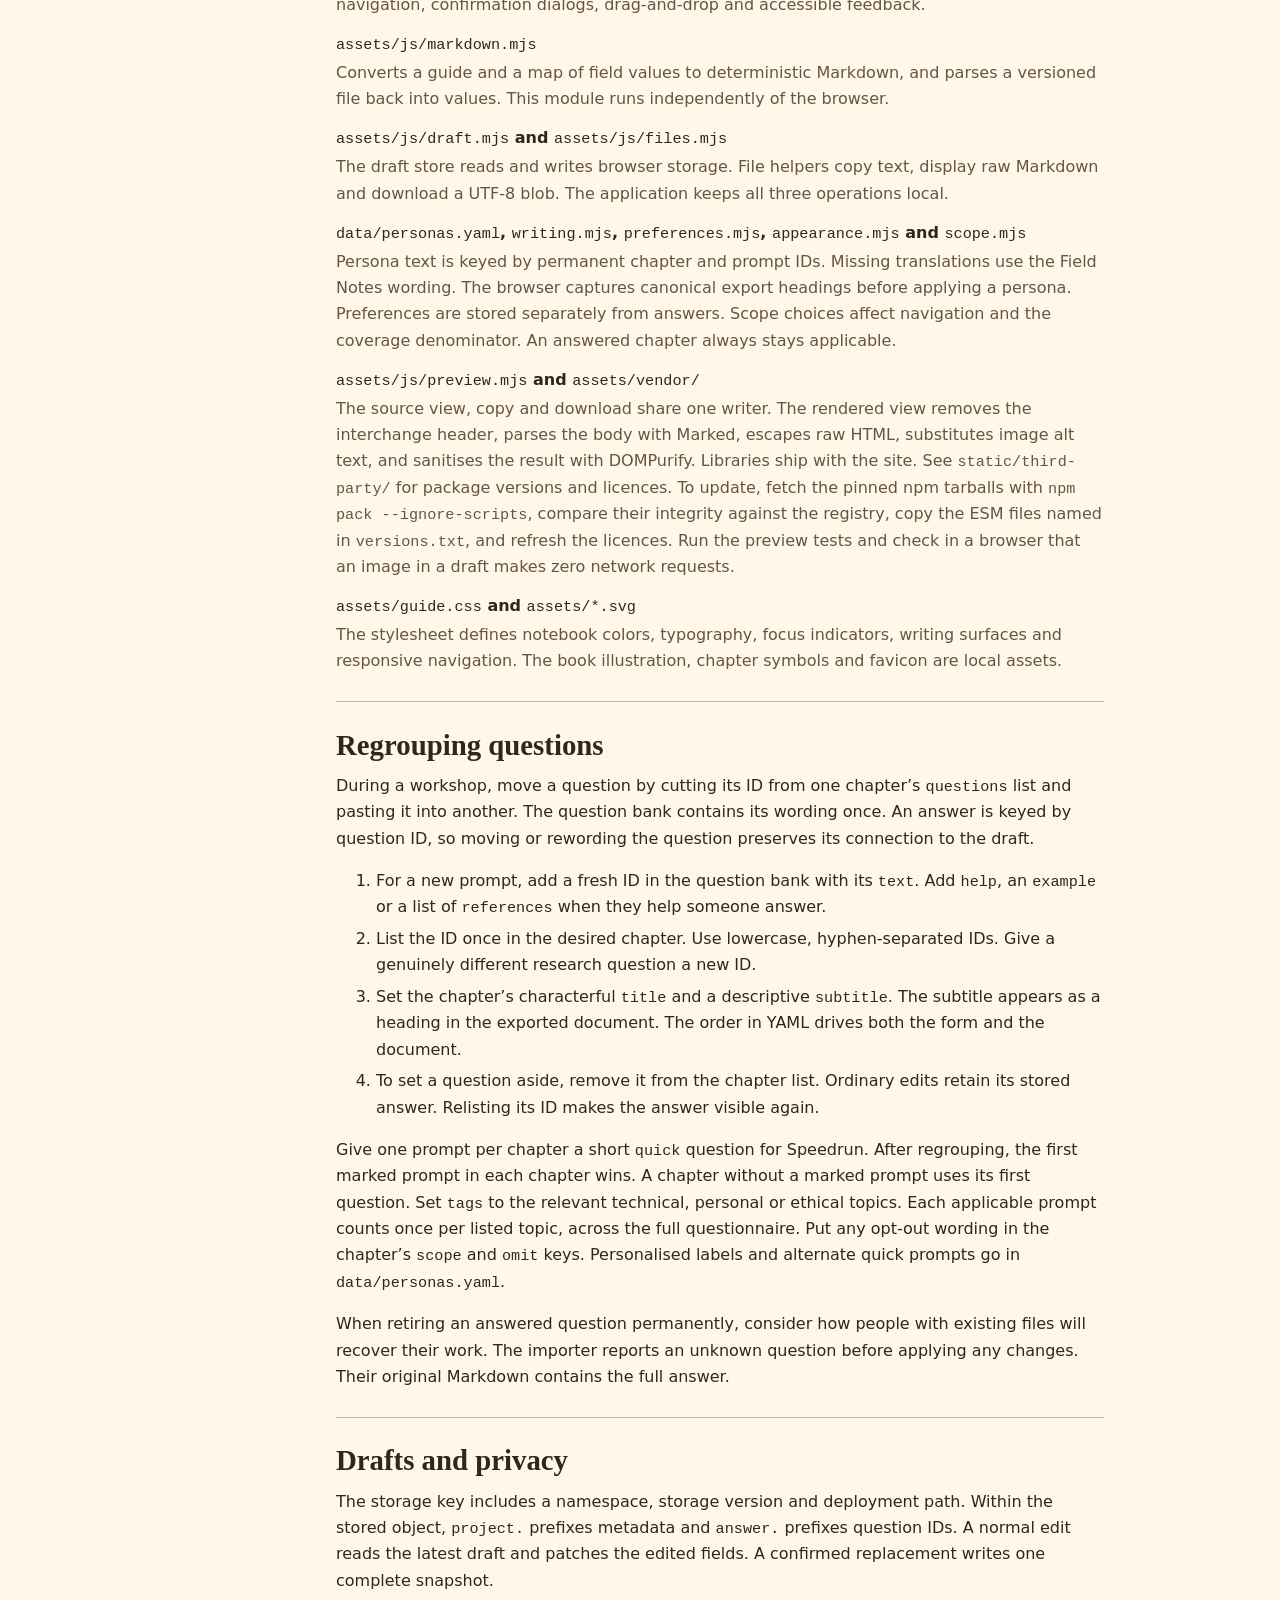
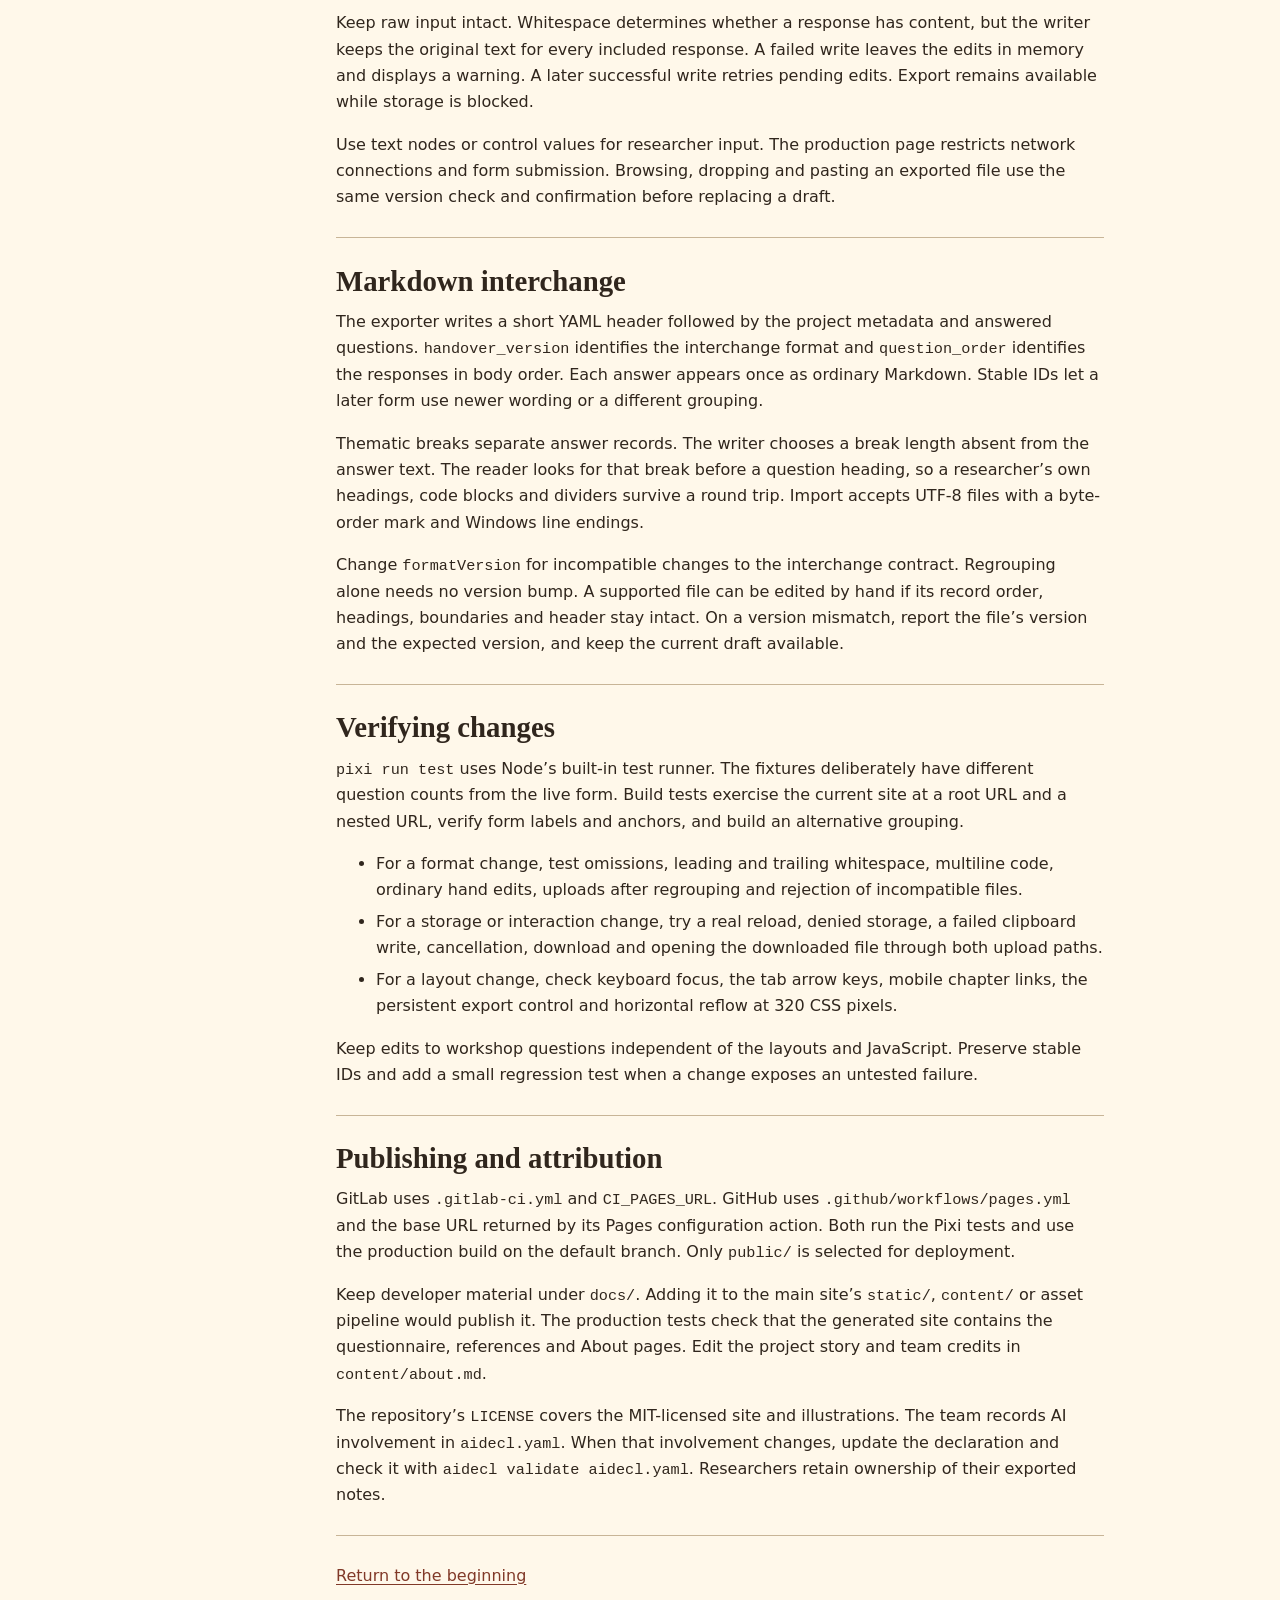
==== commit 0f18342c: "Credit the hackathon team and tell the story behind the guide" ====
--- a/docs/index.html
+++ b/docs/index.html
@@ -128,7 +128,7 @@
       <section id="release">
         <h2>Publishing and attribution</h2>
         <p>GitLab uses <code>.gitlab-ci.yml</code> and <code>CI_PAGES_URL</code>. GitHub uses <code>.github/workflows/pages.yml</code> and the base URL returned by its Pages configuration action. Both run the Pixi tests and use the production build on the default branch. Only <code>public/</code> is selected for deployment.</p>
-        <p>Keep developer material under <code>docs/</code>. Adding it to the main site’s <code>static/</code>, <code>content/</code> or asset pipeline would publish it. The production tests check that the generated site contains exactly the questionnaire and its public reading page.</p>
+        <p>Keep developer material under <code>docs/</code>. Adding it to the main site’s <code>static/</code>, <code>content/</code> or asset pipeline would publish it. The production tests check that the generated site contains the questionnaire, references and About pages. Edit the project story and team credits in <code>content/about.md</code>.</p>
         <p>The repository’s <code>LICENSE</code> covers the MIT-licensed site and illustrations. The team records AI involvement in <code>aidecl.yaml</code>. When that involvement changes, update the declaration and check it with <code>aidecl validate aidecl.yaml</code>. Researchers retain ownership of their exported notes.</p>
       </section>
       <a href="#purpose">Return to the beginning</a>
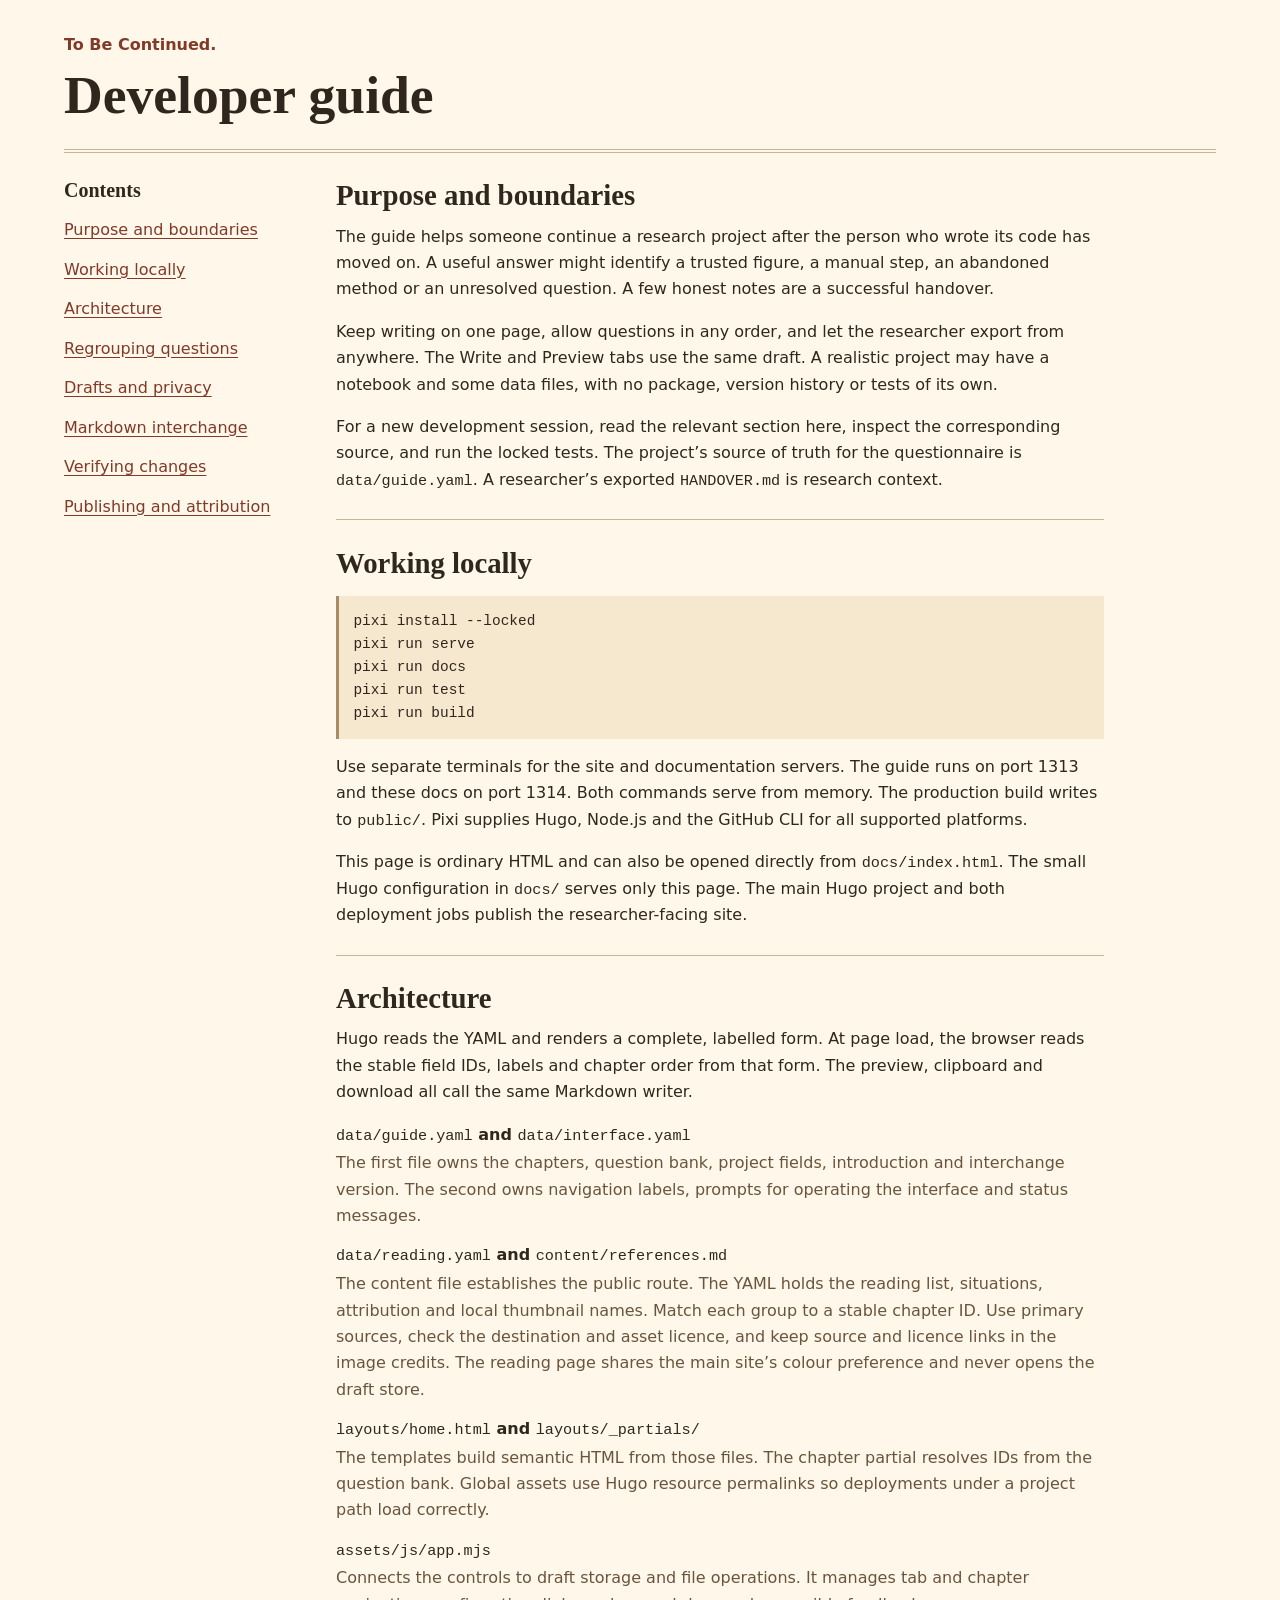
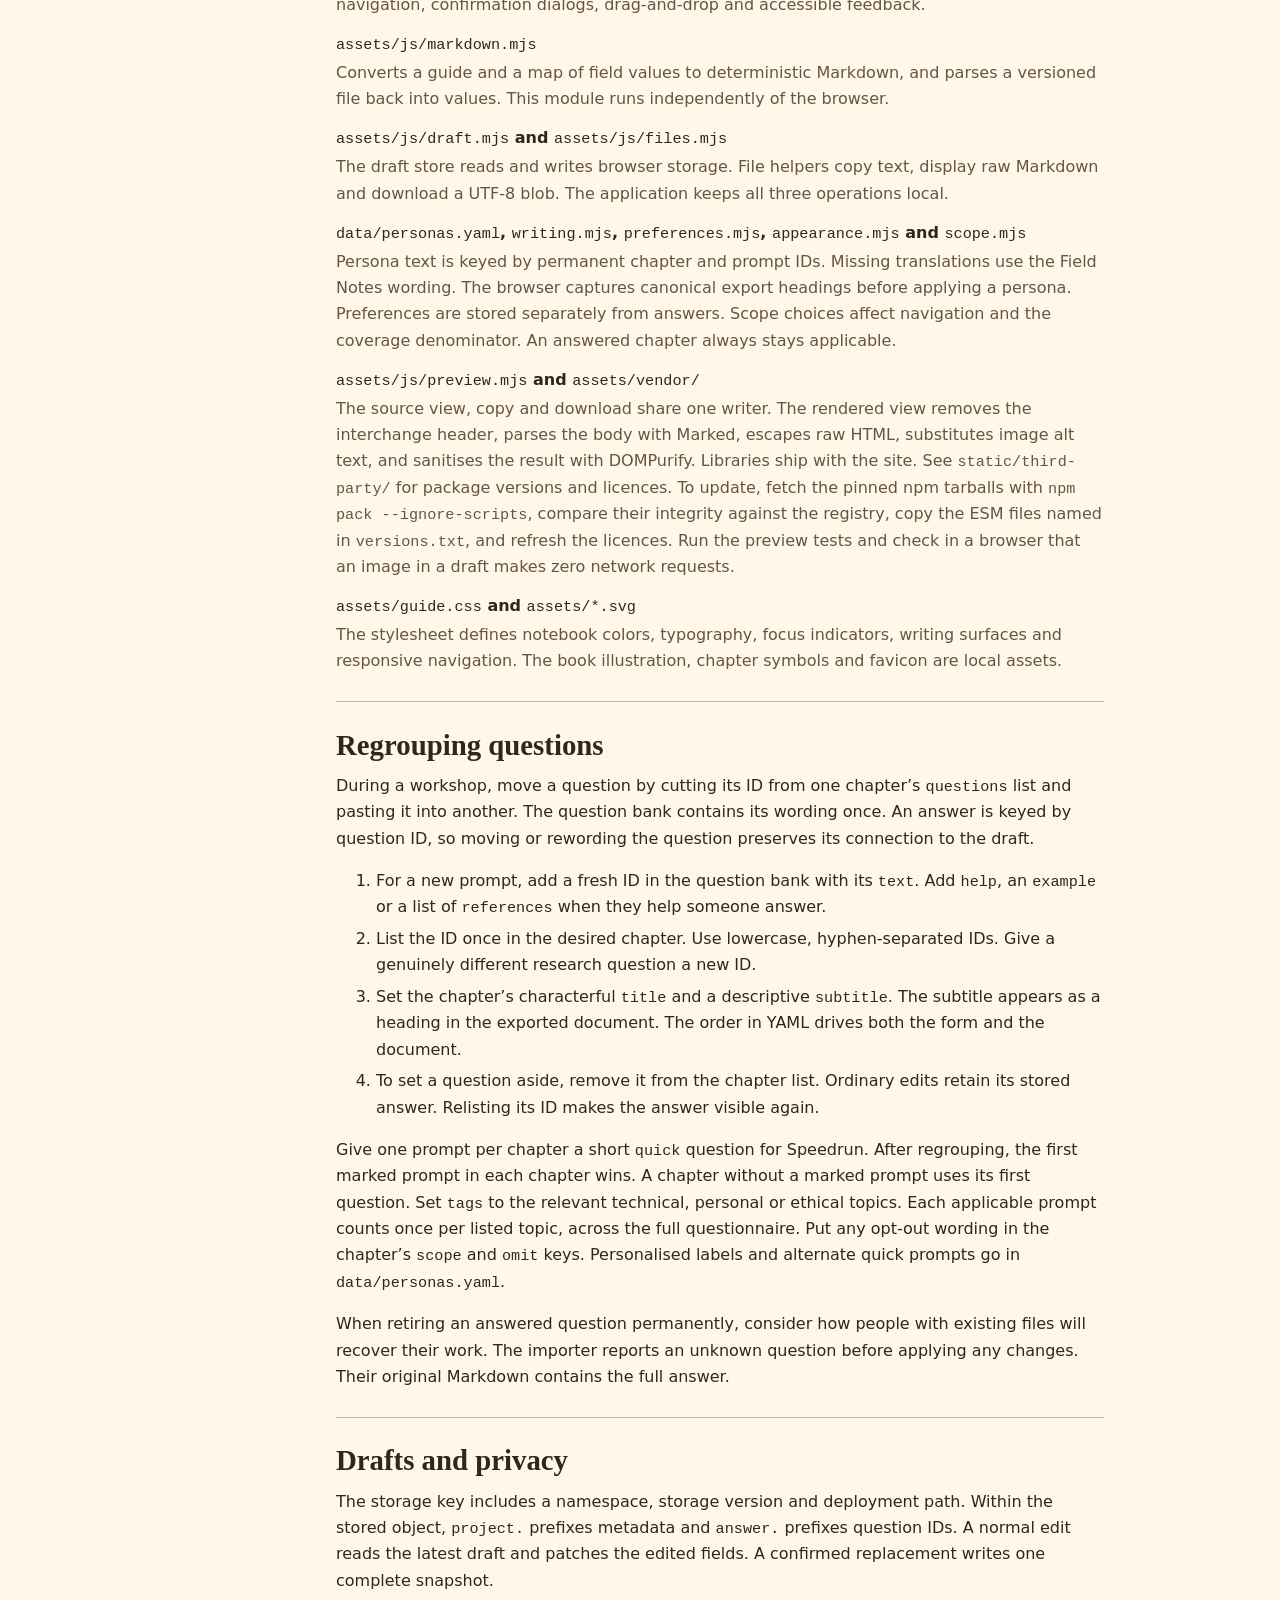
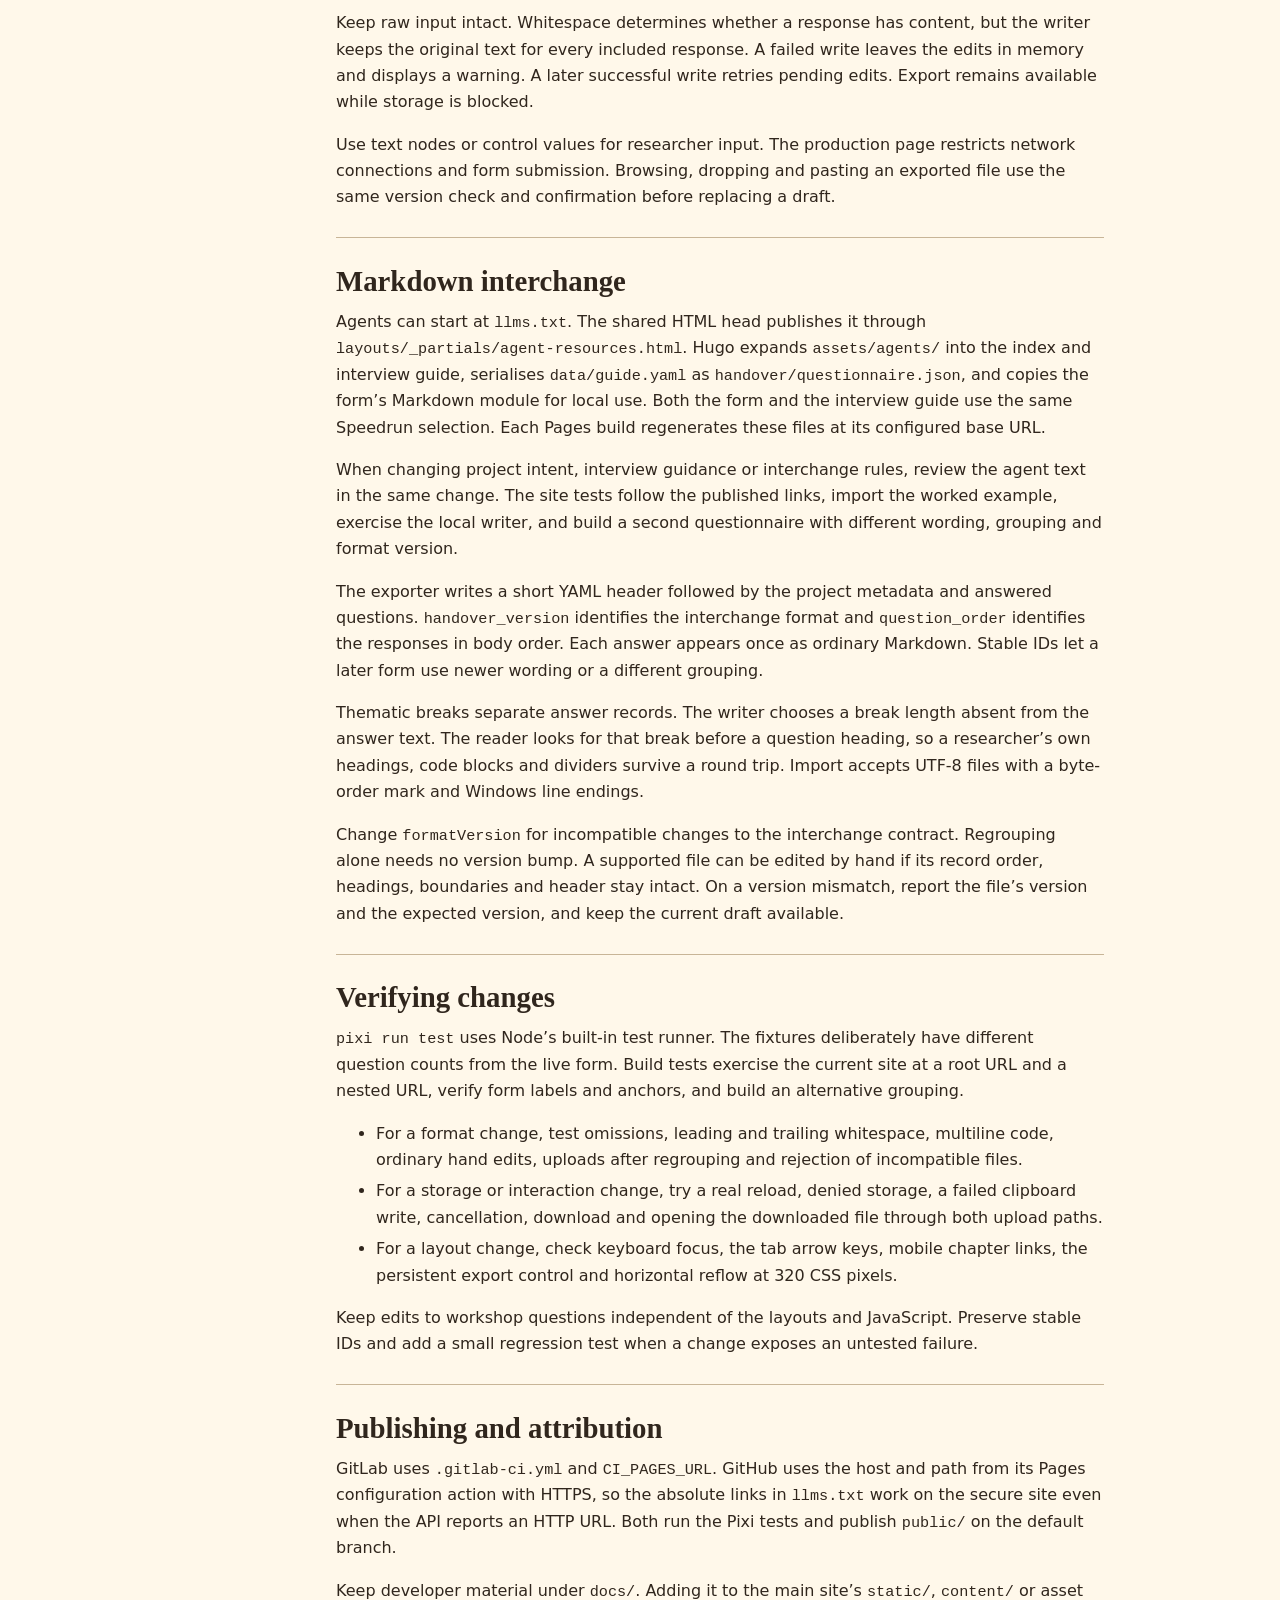
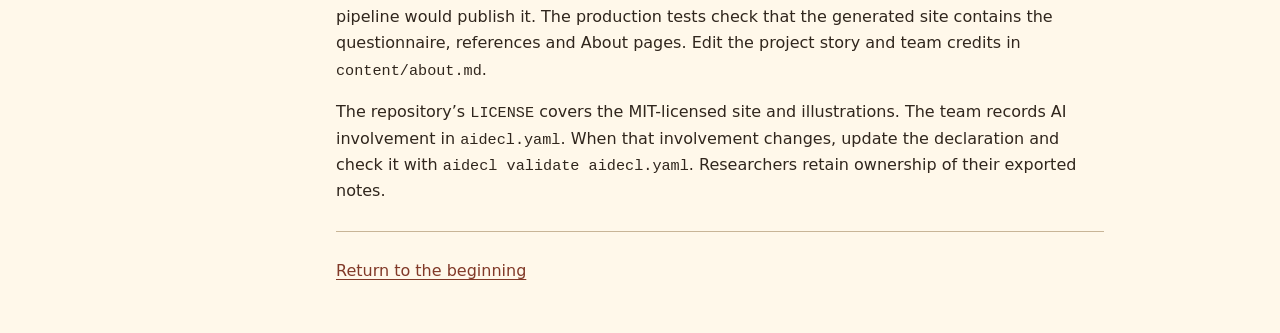
==== commit 603e50f3: "Publish a living agent guide for interviewing and writing handovers" ====
--- a/docs/index.html
+++ b/docs/index.html
@@ -111,6 +111,8 @@
       </section>
       <section id="interchange">
         <h2>Markdown interchange</h2>
+        <p>Agents can start at <code>llms.txt</code>. The shared HTML head publishes it through <code>layouts/_partials/agent-resources.html</code>. Hugo expands <code>assets/agents/</code> into the index and interview guide, serialises <code>data/guide.yaml</code> as <code>handover/questionnaire.json</code>, and copies the form’s Markdown module for local use. Both the form and the interview guide use the same Speedrun selection. Each Pages build regenerates these files at its configured base URL.</p>
+        <p>When changing project intent, interview guidance or interchange rules, review the agent text in the same change. The site tests follow the published links, import the worked example, exercise the local writer, and build a second questionnaire with different wording, grouping and format version.</p>
         <p>The exporter writes a short YAML header followed by the project metadata and answered questions. <code>handover_version</code> identifies the interchange format and <code>question_order</code> identifies the responses in body order. Each answer appears once as ordinary Markdown. Stable IDs let a later form use newer wording or a different grouping.</p>
         <p>Thematic breaks separate answer records. The writer chooses a break length absent from the answer text. The reader looks for that break before a question heading, so a researcher’s own headings, code blocks and dividers survive a round trip. Import accepts UTF-8 files with a byte-order mark and Windows line endings.</p>
         <p>Change <code>formatVersion</code> for incompatible changes to the interchange contract. Regrouping alone needs no version bump. A supported file can be edited by hand if its record order, headings, boundaries and header stay intact. On a version mismatch, report the file’s version and the expected version, and keep the current draft available.</p>
@@ -127,7 +129,7 @@
       </section>
       <section id="release">
         <h2>Publishing and attribution</h2>
-        <p>GitLab uses <code>.gitlab-ci.yml</code> and <code>CI_PAGES_URL</code>. GitHub uses <code>.github/workflows/pages.yml</code> and the base URL returned by its Pages configuration action. Both run the Pixi tests and use the production build on the default branch. Only <code>public/</code> is selected for deployment.</p>
+        <p>GitLab uses <code>.gitlab-ci.yml</code> and <code>CI_PAGES_URL</code>. GitHub uses the host and path from its Pages configuration action with HTTPS, so the absolute links in <code>llms.txt</code> work on the secure site even when the API reports an HTTP URL. Both run the Pixi tests and publish <code>public/</code> on the default branch.</p>
         <p>Keep developer material under <code>docs/</code>. Adding it to the main site’s <code>static/</code>, <code>content/</code> or asset pipeline would publish it. The production tests check that the generated site contains the questionnaire, references and About pages. Edit the project story and team credits in <code>content/about.md</code>.</p>
         <p>The repository’s <code>LICENSE</code> covers the MIT-licensed site and illustrations. The team records AI involvement in <code>aidecl.yaml</code>. When that involvement changes, update the declaration and check it with <code>aidecl validate aidecl.yaml</code>. Researchers retain ownership of their exported notes.</p>
       </section>
